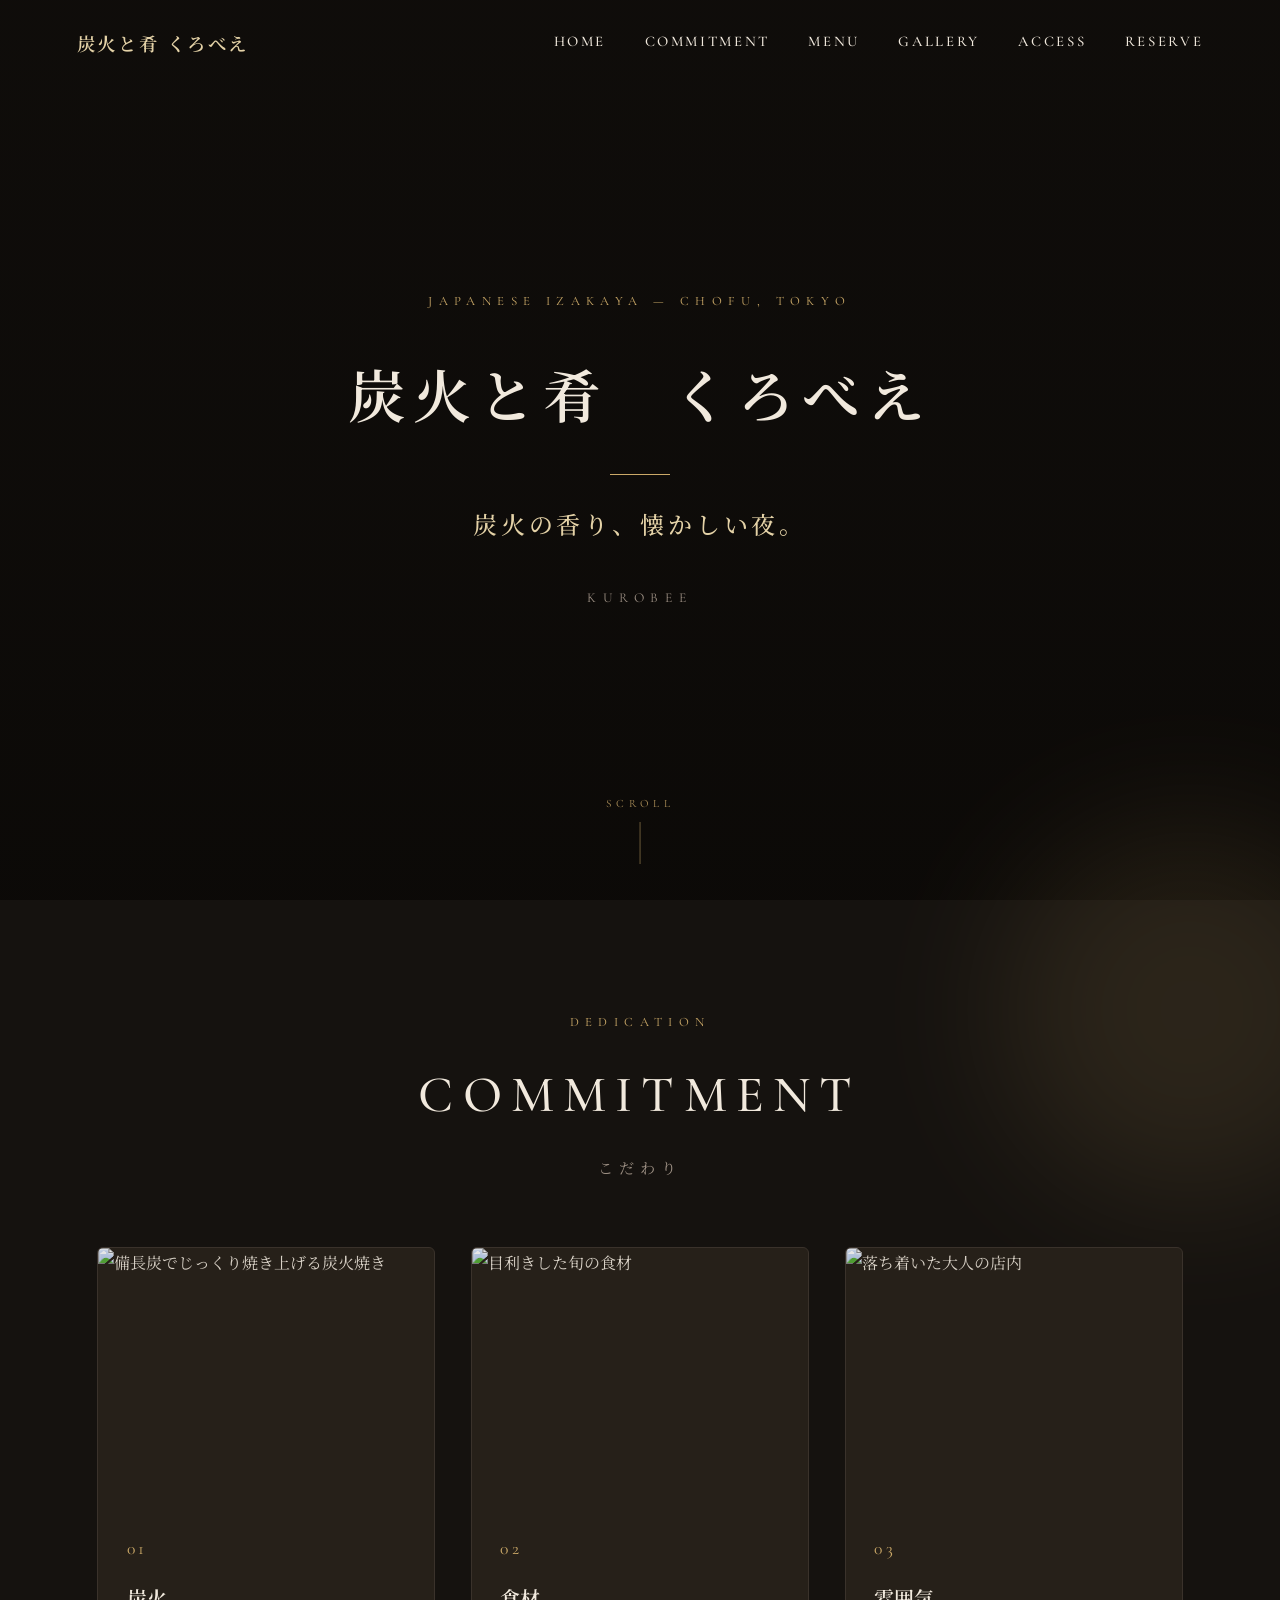
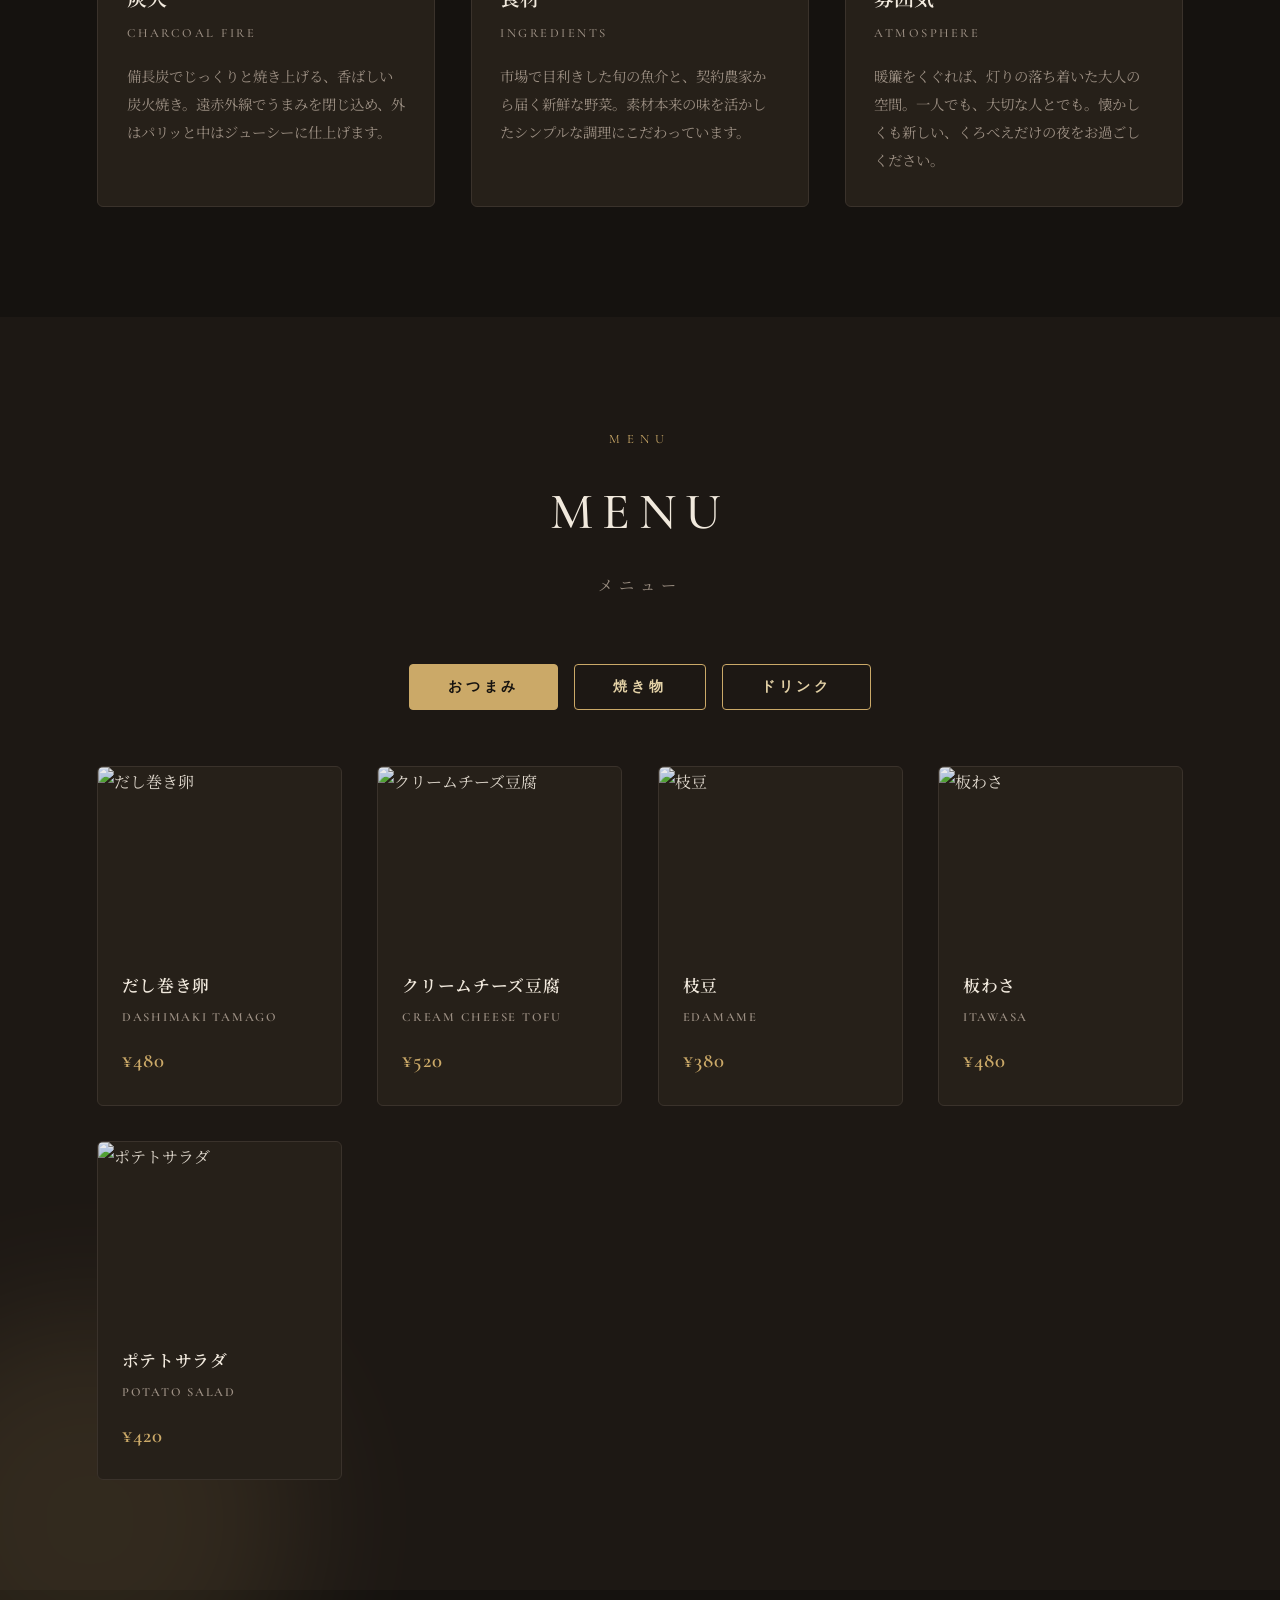
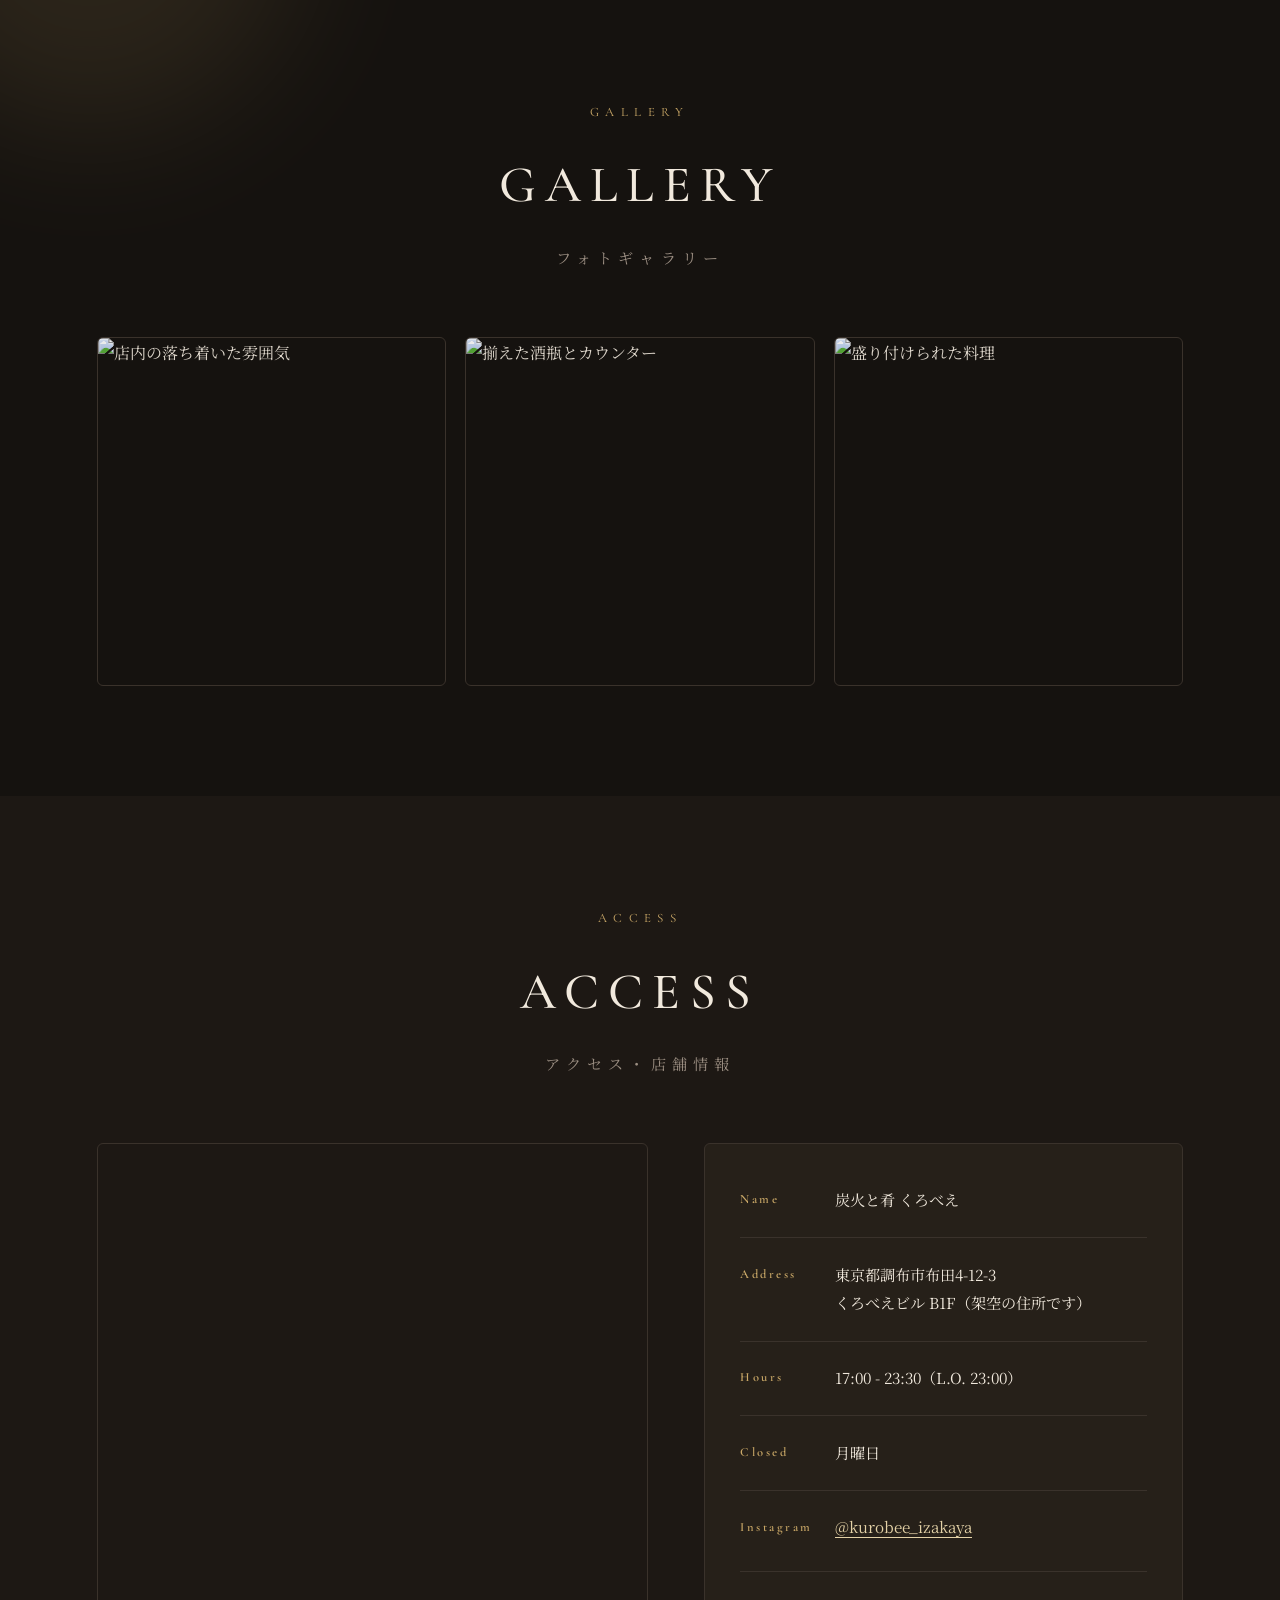
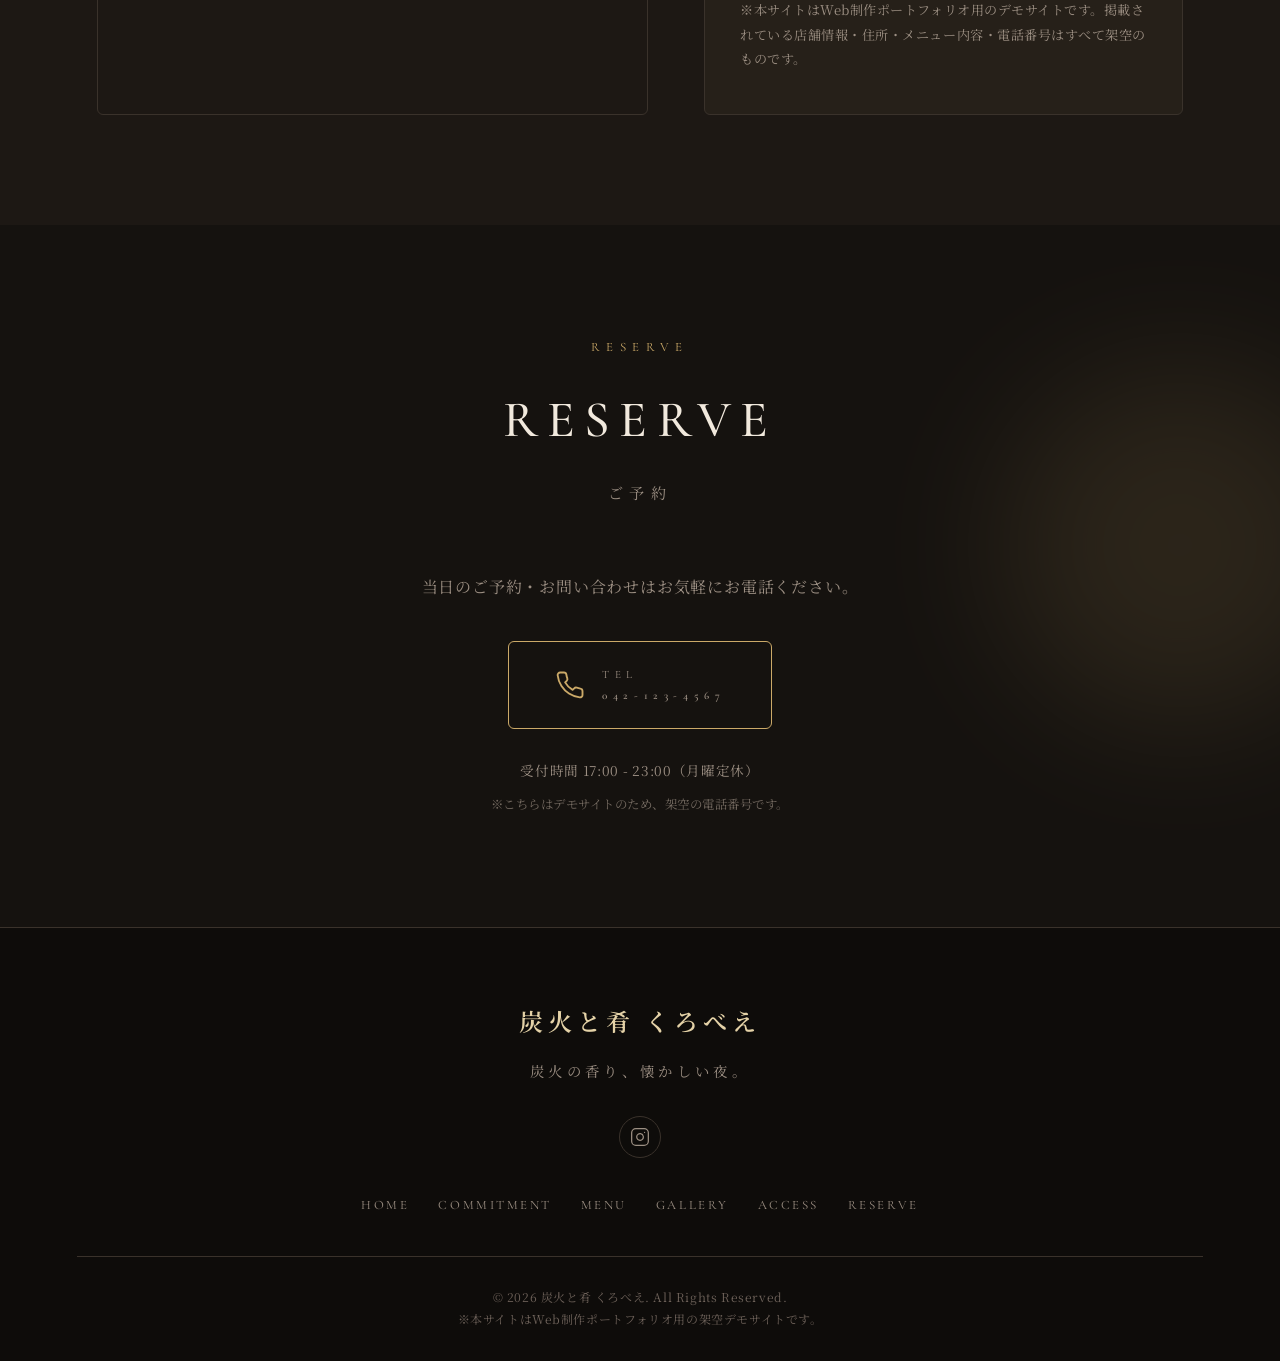
==== index.html @ d59761c9 "Initial commit: Kurobee izakaya demo landing page" ====
<!DOCTYPE html>
<html lang="ja">
<head>
<meta charset="UTF-8">
<meta name="viewport" content="width=device-width, initial-scale=1.0, viewport-fit=cover">
<title>炭火と肴 くろべえ｜調布の居酒屋 - 炭火の香り、懐かしい夜。</title>
<meta name="description" content="炭火と肴 くろべえは、東京都調布市にある和モダンな大人の居酒屋。備長炭でじっくり焼き上げる焼き物と、厳選した日本酒・ドリンクで、懐かしくも上質な夜のひとときをお過ごしください。">
<meta name="robots" content="index, follow">

<!-- OGP -->
<meta property="og:type" content="website">
<meta property="og:locale" content="ja_JP">
<meta property="og:title" content="炭火と肴 くろべえ｜調布の居酒屋">
<meta property="og:description" content="炭火の香り、懐かしい夜。調布の和モダン居酒屋「炭火と肴 くろべえ」。">
<meta property="og:image" content="https://images.unsplash.com/photo-1579871494447-9811cf80d66c?w=1200&q=80&auto=format&fit=crop">
<meta name="twitter:card" content="summary_large_image">

<!-- Google Fonts -->
<link rel="preconnect" href="https://fonts.googleapis.com">
<link rel="preconnect" href="https://fonts.gstatic.com" crossorigin>
<link href="https://fonts.googleapis.com/css2?family=Cormorant+Garamond:ital,wght@0,300;0,400;0,500;0,600;1,400;1,500&family=Noto+Serif+JP:wght@300;400;500;600;700&display=swap" rel="stylesheet">

<style>
  :root{
    --color-bg:#15120F;
    --color-bg-alt:#1D1814;
    --color-card:#262019;
    --color-gold:#CBA968;
    --color-gold-soft:#E4D2A7;
    --color-text:#F1E9DD;
    --color-text-soft:#9C8F83;
    --color-border:#3A322B;
    --font-en:'Cormorant Garamond', serif;
    --font-jp:'Noto Serif JP', serif;
  }

  *{margin:0;padding:0;box-sizing:border-box;}
  html{scroll-behavior:smooth;scroll-padding-top:76px;}
  body{
    font-family:var(--font-jp);
    color:var(--color-text);
    background:var(--color-bg);
    line-height:1.9;
    overflow-x:hidden;
    -webkit-font-smoothing:antialiased;
  }
  img{max-width:100%;display:block;}
  a{text-decoration:none;color:inherit;}
  ul{list-style:none;}
  button{font-family:inherit;}
  .en{font-family:var(--font-en);}

  /* ===== Fade-in on scroll ===== */
  .fade-in{
    opacity:0;
    transform:translateY(32px);
    transition:opacity 0.9s cubic-bezier(.25,.1,.25,1), transform 0.9s cubic-bezier(.25,.1,.25,1);
  }
  .fade-in.visible{opacity:1;transform:translateY(0);}
  .dedication-grid .fade-in:nth-child(2),.menu-grid .fade-in:nth-child(2),.gallery-grid .fade-in:nth-child(2){transition-delay:.12s;}
  .dedication-grid .fade-in:nth-child(3),.menu-grid .fade-in:nth-child(3),.gallery-grid .fade-in:nth-child(3){transition-delay:.24s;}
  .menu-grid .fade-in:nth-child(4){transition-delay:.36s;}
  .menu-grid .fade-in:nth-child(5){transition-delay:.48s;}

  /* ===== Header / Nav ===== */
  .header{
    position:fixed;top:0;left:0;width:100%;z-index:1000;
    display:flex;align-items:center;justify-content:space-between;
    padding:26px 6%;
    transition:background .4s ease, padding .4s ease, border-color .4s ease;
    background:transparent;
    border-bottom:1px solid transparent;
  }
  .header.scrolled{
    background:rgba(21,18,15,.92);
    backdrop-filter:blur(10px);
    -webkit-backdrop-filter:blur(10px);
    border-bottom:1px solid var(--color-border);
    padding:16px 6%;
  }
  .logo{
    font-family:var(--font-jp);
    font-size:1.15rem;font-weight:600;letter-spacing:.14em;
    color:var(--color-gold-soft);
  }
  .nav-links{display:flex;gap:2.4rem;align-items:center;}
  .nav-links a{
    font-family:var(--font-en);font-size:.92rem;font-weight:500;
    letter-spacing:.18em;color:var(--color-text);position:relative;padding-bottom:4px;
    transition:color .3s ease;
  }
  .nav-links a::after{
    content:'';position:absolute;left:0;bottom:0;width:0;height:1px;
    background:var(--color-gold);transition:width .35s ease;
  }
  .nav-links a:hover{color:var(--color-gold-soft);}
  .nav-links a:hover::after{width:100%;}

  .hamburger{display:none;flex-direction:column;gap:5px;cursor:pointer;z-index:1100;padding:6px;}
  .hamburger span{display:block;width:26px;height:2px;background:var(--color-gold-soft);transition:all .35s ease;}
  .hamburger.active span:nth-child(1){transform:translateY(7px) rotate(45deg);}
  .hamburger.active span:nth-child(2){opacity:0;}
  .hamburger.active span:nth-child(3){transform:translateY(-7px) rotate(-45deg);}

  /* ===== Hero ===== */
  .hero{
    height:100vh;min-height:600px;position:relative;
    display:flex;align-items:center;justify-content:center;text-align:center;
    background:url('https://images.unsplash.com/photo-1579871494447-9811cf80d66c?w=1920&q=80&auto=format&fit=crop') center/cover no-repeat;
  }
  .hero::before{
    content:'';position:absolute;inset:0;
    background:linear-gradient(180deg, rgba(10,8,6,.55) 0%, rgba(10,8,6,.65) 55%, rgba(10,8,6,.85) 100%);
  }
  .hero-content{position:relative;z-index:2;color:var(--color-text);padding:0 24px;}
  .hero-eyebrow{
    font-family:var(--font-en);font-size:.8rem;letter-spacing:.5em;
    text-transform:uppercase;color:var(--color-gold);margin-bottom:1.6rem;
  }
  .hero-title-jp{
    font-size:clamp(1.9rem, 8vw, 3.6rem);font-weight:600;
    letter-spacing:.12em;margin-bottom:1.6rem;color:var(--color-text);
  }
  .hero-divider{width:60px;height:1px;background:var(--color-gold);margin:0 auto 1.6rem;}
  .hero-catch{
    font-size:clamp(1.05rem, 3.4vw, 1.5rem);font-weight:500;
    letter-spacing:.16em;margin-bottom:2.4rem;color:var(--color-gold-soft);
  }
  .hero-sub{
    font-family:var(--font-en);font-size:.85rem;letter-spacing:.5em;
    text-transform:uppercase;color:var(--color-text-soft);
  }
  .scroll-indicator{
    position:absolute;bottom:36px;left:50%;transform:translateX(-50%);
    z-index:2;color:var(--color-gold);display:flex;flex-direction:column;align-items:center;gap:8px;
    animation:bounce 2.6s ease-in-out infinite;
  }
  .scroll-indicator span{
    font-family:var(--font-en);font-size:.7rem;letter-spacing:.4em;text-transform:uppercase;opacity:.85;
  }
  .scroll-indicator .line{width:1px;height:42px;background:rgba(203,169,104,.5);}
  @keyframes bounce{
    0%,100%{transform:translate(-50%,0);}
    50%{transform:translate(-50%,10px);}
  }

  /* ===== Section common ===== */
  .section{padding:110px 6%;max-width:1240px;margin:0 auto;position:relative;}
  .section-alt{background:var(--color-bg-alt);}
  .section-alt-inner{padding:110px 6%;max-width:1240px;margin:0 auto;position:relative;}
  .section-head{text-align:center;margin-bottom:4rem;position:relative;z-index:1;}
  .section-eyebrow{
    font-family:var(--font-en);font-size:.8rem;letter-spacing:.5em;
    text-transform:uppercase;color:var(--color-gold);margin-bottom:.8rem;
  }
  .section-title{
    font-family:var(--font-en);font-weight:500;
    font-size:clamp(2.2rem, 6vw, 3.2rem);letter-spacing:.18em;color:var(--color-text);
  }
  .section-title-jp{
    margin-top:.6rem;font-size:.95rem;letter-spacing:.4em;color:var(--color-text-soft);
  }

  /* decorative blobs */
  .blob{position:absolute;border-radius:50%;filter:blur(70px);opacity:.12;z-index:0;pointer-events:none;background:var(--color-gold);}

  /* ===== Dedication (Kodawari) ===== */
  .dedication-grid{display:grid;grid-template-columns:repeat(3,1fr);gap:2.2rem;position:relative;z-index:1;}
  .dedication-card{
    background:var(--color-card);border:1px solid var(--color-border);border-radius:6px;overflow:hidden;
    transition:transform .4s ease, border-color .4s ease;
  }
  .dedication-card:hover{transform:translateY(-8px);border-color:var(--color-gold);}
  .dedication-img{aspect-ratio:4/3;overflow:hidden;}
  .dedication-img img{width:100%;height:100%;object-fit:cover;filter:brightness(.9);transition:transform .6s ease;}
  .dedication-card:hover .dedication-img img{transform:scale(1.08);}
  .dedication-body{padding:2rem 1.8rem;}
  .dedication-num{font-family:var(--font-en);font-size:1.1rem;color:var(--color-gold);letter-spacing:.2em;display:block;margin-bottom:.8rem;}
  .dedication-title{font-size:1.25rem;font-weight:600;}
  .dedication-title .en{
    display:block;font-family:var(--font-en);font-size:.78rem;letter-spacing:.2em;
    color:var(--color-text-soft);text-transform:uppercase;margin-top:.35rem;font-weight:500;
  }
  .dedication-text{margin-top:1rem;font-size:.9rem;color:var(--color-text-soft);line-height:1.95;}

  /* ===== Menu ===== */
  .menu-tabs{display:flex;justify-content:center;gap:1rem;margin-bottom:3.5rem;flex-wrap:wrap;position:relative;z-index:1;}
  .tab-btn{
    font-family:var(--font-en);letter-spacing:.28em;font-size:.85rem;font-weight:600;
    padding:13px 38px;border:1px solid var(--color-gold);border-radius:4px;
    background:transparent;color:var(--color-gold-soft);cursor:pointer;
    transition:background .3s ease, color .3s ease;
  }
  .tab-btn.active,.tab-btn:hover{background:var(--color-gold);color:#15120F;}

  .menu-content{display:none;}
  .menu-content.active{display:block;animation:fadeInTab .6s ease;}
  @keyframes fadeInTab{from{opacity:0;transform:translateY(12px);}to{opacity:1;transform:translateY(0);}}

  .menu-grid{display:grid;grid-template-columns:repeat(auto-fit, minmax(230px,1fr));gap:2.2rem;}
  .menu-item{
    background:var(--color-card);border:1px solid var(--color-border);border-radius:6px;overflow:hidden;
    transition:transform .35s ease, border-color .35s ease;
  }
  .menu-item:hover{transform:translateY(-8px);border-color:var(--color-gold);}
  .menu-item-img{aspect-ratio:4/3;overflow:hidden;}
  .menu-item-img img{width:100%;height:100%;object-fit:cover;filter:brightness(.92);transition:transform .6s ease;}
  .menu-item:hover .menu-item-img img{transform:scale(1.08);}
  .menu-item-info{padding:1.3rem 1.5rem 1.5rem;}
  .menu-item-info h4{font-size:1.05rem;font-weight:600;letter-spacing:.04em;color:var(--color-text);}
  .menu-item-info .item-en{
    display:block;font-family:var(--font-en);font-size:.78rem;letter-spacing:.14em;
    color:var(--color-text-soft);margin-top:.25rem;text-transform:uppercase;
  }
  .menu-item-info .price{
    display:block;margin-top:.7rem;font-family:var(--font-en);font-size:1.3rem;
    font-weight:600;letter-spacing:.05em;color:var(--color-gold);
  }

  /* ===== Gallery ===== */
  .gallery-grid{display:grid;grid-template-columns:repeat(3,1fr);gap:1.2rem;position:relative;z-index:1;}
  .gallery-item{aspect-ratio:1/1;overflow:hidden;border-radius:6px;border:1px solid var(--color-border);}
  .gallery-item img{width:100%;height:100%;object-fit:cover;filter:brightness(.92);transition:transform .7s ease;}
  .gallery-item:hover img{transform:scale(1.12);}

  /* ===== Access ===== */
  .access-grid{display:grid;grid-template-columns:1.15fr 1fr;gap:3.5rem;position:relative;z-index:1;}
  .access-map{border-radius:6px;overflow:hidden;border:1px solid var(--color-border);min-height:380px;}
  .access-map iframe{
    width:100%;height:100%;min-height:380px;border:0;display:block;
    filter:grayscale(35%) invert(90%) contrast(85%) brightness(95%);
  }
  .access-info{
    background:var(--color-card);border:1px solid var(--color-border);border-radius:6px;padding:2.6rem 2.2rem;
  }
  .access-info dl{display:grid;grid-template-columns:auto 1fr;gap:1.2rem 1.4rem;}
  .access-info dt{
    font-family:var(--font-en);font-size:.78rem;letter-spacing:.2em;
    color:var(--color-gold);font-weight:600;white-space:nowrap;padding-top:.15rem;
  }
  .access-info dd{font-size:.95rem;color:var(--color-text);}
  .access-info dd a{color:var(--color-gold-soft);border-bottom:1px solid var(--color-gold-soft);}
  .access-info hr{border:none;border-top:1px solid var(--color-border);grid-column:1/-1;margin:.2rem 0;}
  .access-note{
    margin-top:1.8rem;padding-top:1.6rem;border-top:1px solid var(--color-border);
    font-size:.82rem;color:var(--color-text-soft);letter-spacing:.04em;line-height:1.9;
  }

  /* ===== Reserve ===== */
  .reserve-box{text-align:center;position:relative;z-index:1;}
  .reserve-text{margin-bottom:2.4rem;font-size:1rem;color:var(--color-text-soft);letter-spacing:.05em;}
  .reserve-btn{
    display:inline-flex;align-items:center;gap:1.1rem;
    padding:22px 46px;border:1px solid var(--color-gold);border-radius:6px;
    transition:background .3s ease, color .3s ease;color:var(--color-text);
  }
  .reserve-btn:hover{background:var(--color-gold);color:#15120F;}
  .reserve-btn svg{flex-shrink:0;color:var(--color-gold);transition:color .3s ease;}
  .reserve-btn:hover svg{color:#15120F;}
  .reserve-btn-text{display:flex;flex-direction:column;align-items:flex-start;text-align:left;}
  .reserve-btn-text .en{font-size:.7rem;letter-spacing:.5em;color:var(--color-text-soft);transition:color .3s ease;}
  .reserve-btn:hover .reserve-btn-text .en{color:#15120F;opacity:.7;}
  .reserve-number{font-family:var(--font-en);font-size:1.9rem;font-weight:600;letter-spacing:.06em;}
  .reserve-hours{margin-top:1.8rem;font-size:.85rem;color:var(--color-text-soft);letter-spacing:.05em;}
  .reserve-note{margin-top:.6rem;font-size:.78rem;color:var(--color-text-soft);opacity:.7;letter-spacing:.04em;}

  /* ===== Footer ===== */
  .footer{background:#0E0C0A;color:var(--color-text-soft);padding:70px 6% 30px;text-align:center;border-top:1px solid var(--color-border);}
  .footer-logo{font-family:var(--font-jp);font-size:1.5rem;letter-spacing:.2em;font-weight:600;color:var(--color-gold-soft);margin-bottom:.8rem;}
  .footer-tagline{font-size:.9rem;letter-spacing:.3em;color:var(--color-text-soft);margin-bottom:2rem;}
  .footer-social{display:flex;justify-content:center;margin-bottom:2.2rem;}
  .footer-social a{
    width:42px;height:42px;border:1px solid var(--color-border);border-radius:50%;
    display:flex;align-items:center;justify-content:center;color:var(--color-text-soft);
    transition:background .3s ease, border-color .3s ease, color .3s ease;
  }
  .footer-social a:hover{background:var(--color-gold);border-color:var(--color-gold);color:#15120F;}
  .footer-nav{
    display:flex;justify-content:center;flex-wrap:wrap;gap:1.8rem;
    margin-bottom:2.4rem;font-family:var(--font-en);font-size:.8rem;letter-spacing:.2em;
  }
  .footer-nav a{color:var(--color-text-soft);transition:color .3s ease;}
  .footer-nav a:hover{color:var(--color-gold-soft);}
  .footer-bottom{
    border-top:1px solid var(--color-border);padding-top:1.8rem;font-size:.75rem;
    letter-spacing:.05em;color:#6E625A;line-height:1.9;
  }

  /* ===== Mobile ===== */
  @media(max-width:860px){
    .access-grid{grid-template-columns:1fr;gap:2.5rem;}
    .access-map{min-height:300px;}
    .access-map iframe{min-height:300px;}
  }

  @media(max-width:768px){
    .hamburger{display:flex;}
    .nav-links{
      position:fixed;top:0;right:-100%;width:72%;max-width:320px;height:100vh;
      background:var(--color-bg-alt);flex-direction:column;justify-content:center;
      align-items:flex-start;gap:2.4rem;padding:0 3rem;
      transition:right .45s cubic-bezier(.4,0,.2,1);
      box-shadow:-10px 0 40px rgba(0,0,0,.35);z-index:1050;
      border-left:1px solid var(--color-border);
    }
    .nav-links.active{right:0;}
    .nav-links a{font-size:1.05rem;}
    .section,.section-alt-inner{padding:80px 6%;}
    .dedication-grid{grid-template-columns:1fr;}
  }

  @media(max-width:540px){
    .gallery-grid{gap:.6rem;}
    .access-info{padding:2rem 1.4rem;}
    .access-info dl{grid-template-columns:1fr;gap:.2rem 0;}
    .access-info dt{margin-top:1rem;}
    .access-info dt:first-child{margin-top:0;}
    .access-info hr{display:none;}
    .reserve-btn{padding:18px 28px;gap:.8rem;}
    .reserve-number{font-size:1.5rem;}
  }
</style>
</head>
<body>

<!-- ===== Header / Navigation ===== -->
<header class="header" id="siteHeader">
  <a href="#hero" class="logo">炭火と肴 くろべえ</a>
  <nav class="nav-links" id="navLinks">
    <a href="#hero">HOME</a>
    <a href="#commitment">COMMITMENT</a>
    <a href="#menu">MENU</a>
    <a href="#gallery">GALLERY</a>
    <a href="#access">ACCESS</a>
    <a href="#reserve">RESERVE</a>
  </nav>
  <div class="hamburger" id="hamburger" aria-label="メニューを開く" role="button" tabindex="0">
    <span></span><span></span><span></span>
  </div>
</header>

<!-- ===== Hero ===== -->
<section class="hero" id="hero">
  <div class="hero-content">
    <p class="hero-eyebrow en">Japanese Izakaya — Chofu, Tokyo</p>
    <h1 class="hero-title-jp">炭火と肴　くろべえ</h1>
    <div class="hero-divider"></div>
    <p class="hero-catch">炭火の香り、懐かしい夜。</p>
    <p class="hero-sub en">Kurobee</p>
  </div>
  <div class="scroll-indicator">
    <span class="en">Scroll</span>
    <div class="line"></div>
  </div>
</section>

<!-- ===== Commitment (Kodawari) ===== -->
<section class="section" id="commitment">
  <div class="blob" style="width:380px;height:380px;top:-80px;right:-120px;"></div>
  <div class="section-head fade-in">
    <p class="section-eyebrow en">Dedication</p>
    <h2 class="section-title en">COMMITMENT</h2>
    <p class="section-title-jp">こだわり</p>
  </div>
  <div class="dedication-grid">
    <div class="dedication-card fade-in">
      <div class="dedication-img">
        <img src="https://images.unsplash.com/photo-1432139509613-5c4255815697?w=700&q=80&auto=format&fit=crop" alt="備長炭でじっくり焼き上げる炭火焼き" loading="lazy">
      </div>
      <div class="dedication-body">
        <span class="dedication-num en">01</span>
        <h3 class="dedication-title">炭火<span class="en">Charcoal Fire</span></h3>
        <p class="dedication-text">備長炭でじっくりと焼き上げる、香ばしい炭火焼き。遠赤外線でうまみを閉じ込め、外はパリッと中はジューシーに仕上げます。</p>
      </div>
    </div>
    <div class="dedication-card fade-in">
      <div class="dedication-img">
        <img src="https://images.unsplash.com/photo-1604908176997-125f25cc6f3d?w=700&q=80&auto=format&fit=crop" alt="目利きした旬の食材" loading="lazy">
      </div>
      <div class="dedication-body">
        <span class="dedication-num en">02</span>
        <h3 class="dedication-title">食材<span class="en">Ingredients</span></h3>
        <p class="dedication-text">市場で目利きした旬の魚介と、契約農家から届く新鮮な野菜。素材本来の味を活かしたシンプルな調理にこだわっています。</p>
      </div>
    </div>
    <div class="dedication-card fade-in">
      <div class="dedication-img">
        <img src="https://images.unsplash.com/photo-1480796927426-f609979314bd?w=700&q=80&auto=format&fit=crop" alt="落ち着いた大人の店内" loading="lazy">
      </div>
      <div class="dedication-body">
        <span class="dedication-num en">03</span>
        <h3 class="dedication-title">雰囲気<span class="en">Atmosphere</span></h3>
        <p class="dedication-text">暖簾をくぐれば、灯りの落ち着いた大人の空間。一人でも、大切な人とでも。懐かしくも新しい、くろべえだけの夜をお過ごしください。</p>
      </div>
    </div>
  </div>
</section>

<!-- ===== Menu ===== -->
<section class="section-alt" id="menu">
  <div class="section-alt-inner">
    <div class="blob" style="width:420px;height:420px;bottom:-140px;left:-140px;"></div>
    <div class="section-head fade-in">
      <p class="section-eyebrow en">Menu</p>
      <h2 class="section-title en">MENU</h2>
      <p class="section-title-jp">メニュー</p>
    </div>

    <div class="menu-tabs fade-in">
      <button class="tab-btn active" data-tab="otsumami">おつまみ</button>
      <button class="tab-btn" data-tab="yakimono">焼き物</button>
      <button class="tab-btn" data-tab="drink">ドリンク</button>
    </div>

    <!-- おつまみ -->
    <div class="menu-content active" id="otsumami">
      <div class="menu-grid">
        <div class="menu-item fade-in">
          <div class="menu-item-img"><img src="https://images.unsplash.com/photo-1582450871972-ab5ca641643d?w=600&q=80&auto=format&fit=crop" alt="だし巻き卵" loading="lazy"></div>
          <div class="menu-item-info">
            <h4>だし巻き卵<span class="item-en en">Dashimaki Tamago</span></h4>
            <span class="price en">¥480</span>
          </div>
        </div>
        <div class="menu-item fade-in">
          <div class="menu-item-img"><img src="https://images.unsplash.com/photo-1611143669185-af224c5e3252?w=600&q=80&auto=format&fit=crop" alt="クリームチーズ豆腐" loading="lazy"></div>
          <div class="menu-item-info">
            <h4>クリームチーズ豆腐<span class="item-en en">Cream Cheese Tofu</span></h4>
            <span class="price en">¥520</span>
          </div>
        </div>
        <div class="menu-item fade-in">
          <div class="menu-item-img"><img src="https://images.unsplash.com/photo-1559847844-5315695dadae?w=600&q=80&auto=format&fit=crop" alt="枝豆" loading="lazy"></div>
          <div class="menu-item-info">
            <h4>枝豆<span class="item-en en">Edamame</span></h4>
            <span class="price en">¥380</span>
          </div>
        </div>
        <div class="menu-item fade-in">
          <div class="menu-item-img"><img src="https://images.unsplash.com/photo-1546069901-ba9599a7e63c?w=600&q=80&auto=format&fit=crop" alt="板わさ" loading="lazy"></div>
          <div class="menu-item-info">
            <h4>板わさ<span class="item-en en">Itawasa</span></h4>
            <span class="price en">¥480</span>
          </div>
        </div>
        <div class="menu-item fade-in">
          <div class="menu-item-img"><img src="https://images.unsplash.com/photo-1623341214825-9f4f963727da?w=600&q=80&auto=format&fit=crop" alt="ポテトサラダ" loading="lazy"></div>
          <div class="menu-item-info">
            <h4>ポテトサラダ<span class="item-en en">Potato Salad</span></h4>
            <span class="price en">¥420</span>
          </div>
        </div>
      </div>
    </div>

    <!-- 焼き物 -->
    <div class="menu-content" id="yakimono">
      <div class="menu-grid">
        <div class="menu-item fade-in">
          <div class="menu-item-img"><img src="https://images.unsplash.com/photo-1544025162-d76694265947?w=600&q=80&auto=format&fit=crop" alt="牛タン塩焼き" loading="lazy"></div>
          <div class="menu-item-info">
            <h4>牛タン塩焼き<span class="item-en en">Grilled Beef Tongue</span></h4>
            <span class="price en">¥980</span>
          </div>
        </div>
        <div class="menu-item fade-in">
          <div class="menu-item-img"><img src="https://images.unsplash.com/photo-1535007813616-79dc02ba4021?w=600&q=80&auto=format&fit=crop" alt="豚バラ串" loading="lazy"></div>
          <div class="menu-item-info">
            <h4>豚バラ串<span class="item-en en">Pork Belly Skewer</span></h4>
            <span class="price en">¥280</span>
          </div>
        </div>
        <div class="menu-item fade-in">
          <div class="menu-item-img"><img src="https://images.unsplash.com/photo-1555126634-323283e090fa?w=600&q=80&auto=format&fit=crop" alt="つくね" loading="lazy"></div>
          <div class="menu-item-info">
            <h4>つくね<span class="item-en en">Tsukune</span></h4>
            <span class="price en">¥320</span>
          </div>
        </div>
        <div class="menu-item fade-in">
          <div class="menu-item-img"><img src="https://images.unsplash.com/photo-1529692236671-f1f6cf9683ba?w=600&q=80&auto=format&fit=crop" alt="野菜盛り合わせ" loading="lazy"></div>
          <div class="menu-item-info">
            <h4>野菜盛り合わせ<span class="item-en en">Assorted Vegetables</span></h4>
            <span class="price en">¥580</span>
          </div>
        </div>
        <div class="menu-item fade-in">
          <div class="menu-item-img"><img src="https://images.unsplash.com/photo-1529193591184-b1d58069ecdd?w=600&q=80&auto=format&fit=crop" alt="鶏もも炭火焼き" loading="lazy"></div>
          <div class="menu-item-info">
            <h4>鶏もも炭火焼き<span class="item-en en">Charcoal Grilled Chicken</span></h4>
            <span class="price en">¥680</span>
          </div>
        </div>
      </div>
    </div>

    <!-- ドリンク -->
    <div class="menu-content" id="drink">
      <div class="menu-grid">
        <div class="menu-item fade-in">
          <div class="menu-item-img"><img src="https://images.unsplash.com/photo-1535958636474-b021ee887b13?w=600&q=80&auto=format&fit=crop" alt="生ビール" loading="lazy"></div>
          <div class="menu-item-info">
            <h4>生ビール<span class="item-en en">Draft Beer</span></h4>
            <span class="price en">¥550</span>
          </div>
        </div>
        <div class="menu-item fade-in">
          <div class="menu-item-img"><img src="https://images.unsplash.com/photo-1571613316887-6f8d5cbf7ef7?w=600&q=80&auto=format&fit=crop" alt="ハイボール" loading="lazy"></div>
          <div class="menu-item-info">
            <h4>ハイボール<span class="item-en en">Highball</span></h4>
            <span class="price en">¥480</span>
          </div>
        </div>
        <div class="menu-item fade-in">
          <div class="menu-item-img"><img src="https://images.unsplash.com/photo-1538488881038-e252a119ace7?w=600&q=80&auto=format&fit=crop" alt="日本酒（一合）" loading="lazy"></div>
          <div class="menu-item-info">
            <h4>日本酒（一合）<span class="item-en en">Japanese Sake</span></h4>
            <span class="price en">¥680</span>
          </div>
        </div>
        <div class="menu-item fade-in">
          <div class="menu-item-img"><img src="https://images.unsplash.com/photo-1572116469696-31de0f17cc34?w=600&q=80&auto=format&fit=crop" alt="梅サワー" loading="lazy"></div>
          <div class="menu-item-info">
            <h4>梅サワー<span class="item-en en">Plum Sour</span></h4>
            <span class="price en">¥480</span>
          </div>
        </div>
        <div class="menu-item fade-in">
          <div class="menu-item-img"><img src="https://images.unsplash.com/photo-1514362545857-3bc16c4c7d1b?w=600&q=80&auto=format&fit=crop" alt="ノンアルコールビール" loading="lazy"></div>
          <div class="menu-item-info">
            <h4>ノンアルコールビール<span class="item-en en">Non-Alcohol Beer</span></h4>
            <span class="price en">¥380</span>
          </div>
        </div>
      </div>
    </div>
  </div>
</section>

<!-- ===== Gallery ===== -->
<section class="section" id="gallery">
  <div class="section-head fade-in">
    <p class="section-eyebrow en">Gallery</p>
    <h2 class="section-title en">GALLERY</h2>
    <p class="section-title-jp">フォトギャラリー</p>
  </div>
  <div class="gallery-grid">
    <div class="gallery-item fade-in">
      <img src="https://images.unsplash.com/photo-1543007631-283050bb3e8c?w=700&q=80&auto=format&fit=crop" alt="店内の落ち着いた雰囲気" loading="lazy">
    </div>
    <div class="gallery-item fade-in">
      <img src="https://images.unsplash.com/photo-1470337458703-46ad1756a187?w=700&q=80&auto=format&fit=crop" alt="揃えた酒瓶とカウンター" loading="lazy">
    </div>
    <div class="gallery-item fade-in">
      <img src="https://images.unsplash.com/photo-1414235077428-338989a2e8c0?w=700&q=80&auto=format&fit=crop" alt="盛り付けられた料理" loading="lazy">
    </div>
  </div>
</section>

<!-- ===== Access ===== -->
<section class="section-alt" id="access">
  <div class="section-alt-inner">
    <div class="section-head fade-in">
      <p class="section-eyebrow en">Access</p>
      <h2 class="section-title en">ACCESS</h2>
      <p class="section-title-jp">アクセス・店舗情報</p>
    </div>
    <div class="access-grid">
      <div class="access-map fade-in">
        <iframe
          src="https://www.google.com/maps?q=Chofu+Station,Tokyo,Japan&output=embed"
          width="100%" height="100%" style="border:0;"
          allowfullscreen="" loading="lazy"
          referrerpolicy="no-referrer-when-downgrade"
          title="炭火と肴 くろべえ 周辺地図（調布）"></iframe>
      </div>
      <div class="access-info fade-in">
        <dl>
          <dt class="en">Name</dt>
          <dd>炭火と肴 くろべえ</dd>
          <hr>
          <dt class="en">Address</dt>
          <dd>東京都調布市布田4-12-3<br>くろべえビル B1F（架空の住所です）</dd>
          <hr>
          <dt class="en">Hours</dt>
          <dd>17:00 - 23:30（L.O. 23:00）</dd>
          <hr>
          <dt class="en">Closed</dt>
          <dd>月曜日</dd>
          <hr>
          <dt class="en">Instagram</dt>
          <dd><a href="https://www.instagram.com/kurobee_izakaya/" target="_blank" rel="noopener noreferrer">@kurobee_izakaya</a></dd>
        </dl>
        <p class="access-note">※本サイトはWeb制作ポートフォリオ用のデモサイトです。掲載されている店舗情報・住所・メニュー内容・電話番号はすべて架空のものです。</p>
      </div>
    </div>
  </div>
</section>

<!-- ===== Reserve ===== -->
<section class="section" id="reserve">
  <div class="blob" style="width:360px;height:360px;top:20%;right:-100px;"></div>
  <div class="section-head fade-in">
    <p class="section-eyebrow en">Reserve</p>
    <h2 class="section-title en">RESERVE</h2>
    <p class="section-title-jp">ご予約</p>
  </div>
  <div class="reserve-box fade-in">
    <p class="reserve-text">当日のご予約・お問い合わせはお気軽にお電話ください。</p>
    <a class="reserve-btn" href="tel:0421234567">
      <svg width="30" height="30" viewBox="0 0 24 24" fill="none" stroke="currentColor" stroke-width="1.5" stroke-linecap="round" stroke-linejoin="round"><path d="M22 16.92v3a2 2 0 0 1-2.18 2 19.79 19.79 0 0 1-8.63-3.07 19.5 19.5 0 0 1-6-6 19.79 19.79 0 0 1-3.07-8.67A2 2 0 0 1 4.11 2h3a2 2 0 0 1 2 1.72 12.84 12.84 0 0 0 .7 2.81 2 2 0 0 1-.45 2.11L8.09 9.91a16 16 0 0 0 6 6l1.27-1.27a2 2 0 0 1 2.11-.45 12.84 12.84 0 0 0 2.81.7A2 2 0 0 1 22 16.92z"/></svg>
      <span class="reserve-btn-text">
        <span class="en">TEL</span>
        <span class="reserve-number en">042-123-4567</span>
      </span>
    </a>
    <p class="reserve-hours">受付時間 17:00 - 23:00（月曜定休）</p>
    <p class="reserve-note">※こちらはデモサイトのため、架空の電話番号です。</p>
  </div>
</section>

<!-- ===== Footer ===== -->
<footer class="footer">
  <p class="footer-logo">炭火と肴 くろべえ</p>
  <p class="footer-tagline">炭火の香り、懐かしい夜。</p>
  <div class="footer-social">
    <a href="https://www.instagram.com/kurobee_izakaya/" target="_blank" rel="noopener noreferrer" aria-label="Instagram">
      <svg width="20" height="20" viewBox="0 0 24 24" fill="none" stroke="currentColor" stroke-width="1.5" stroke-linecap="round" stroke-linejoin="round"><rect x="2" y="2" width="20" height="20" rx="5"/><path d="M16 11.37A4 4 0 1 1 12.63 8 4 4 0 0 1 16 11.37z"/><line x1="17.5" y1="6.5" x2="17.51" y2="6.5"/></svg>
    </a>
  </div>
  <nav class="footer-nav">
    <a href="#hero">HOME</a>
    <a href="#commitment">COMMITMENT</a>
    <a href="#menu">MENU</a>
    <a href="#gallery">GALLERY</a>
    <a href="#access">ACCESS</a>
    <a href="#reserve">RESERVE</a>
  </nav>
  <div class="footer-bottom">
    <p>&copy; 2026 炭火と肴 くろべえ. All Rights Reserved.</p>
    <p>※本サイトはWeb制作ポートフォリオ用の架空デモサイトです。</p>
  </div>
</footer>

<script>
  // Header scroll state
  const header = document.getElementById('siteHeader');
  const onScroll = () => header.classList.toggle('scrolled', window.scrollY > 40);
  window.addEventListener('scroll', onScroll);
  onScroll();

  // Mobile nav toggle
  const hamburger = document.getElementById('hamburger');
  const navLinks = document.getElementById('navLinks');
  const toggleNav = () => {
    hamburger.classList.toggle('active');
    navLinks.classList.toggle('active');
  };
  hamburger.addEventListener('click', toggleNav);
  hamburger.addEventListener('keydown', (e) => {
    if (e.key === 'Enter' || e.key === ' ') { e.preventDefault(); toggleNav(); }
  });
  navLinks.querySelectorAll('a').forEach(link => {
    link.addEventListener('click', () => {
      hamburger.classList.remove('active');
      navLinks.classList.remove('active');
    });
  });

  // Menu tab switching
  const tabBtns = document.querySelectorAll('.tab-btn');
  const menuContents = document.querySelectorAll('.menu-content');
  tabBtns.forEach(btn => {
    btn.addEventListener('click', () => {
      tabBtns.forEach(b => b.classList.remove('active'));
      menuContents.forEach(c => c.classList.remove('active'));
      btn.classList.add('active');
      document.getElementById(btn.dataset.tab).classList.add('active');
    });
  });

  // Scroll fade-in animation
  const faders = document.querySelectorAll('.fade-in');
  const appearOnScroll = new IntersectionObserver((entries, observer) => {
    entries.forEach(entry => {
      if (!entry.isIntersecting) return;
      entry.target.classList.add('visible');
      observer.unobserve(entry.target);
    });
  }, { threshold: 0.15, rootMargin: '0px 0px -60px 0px' });
  faders.forEach(el => appearOnScroll.observe(el));
</script>
</body>
</html>
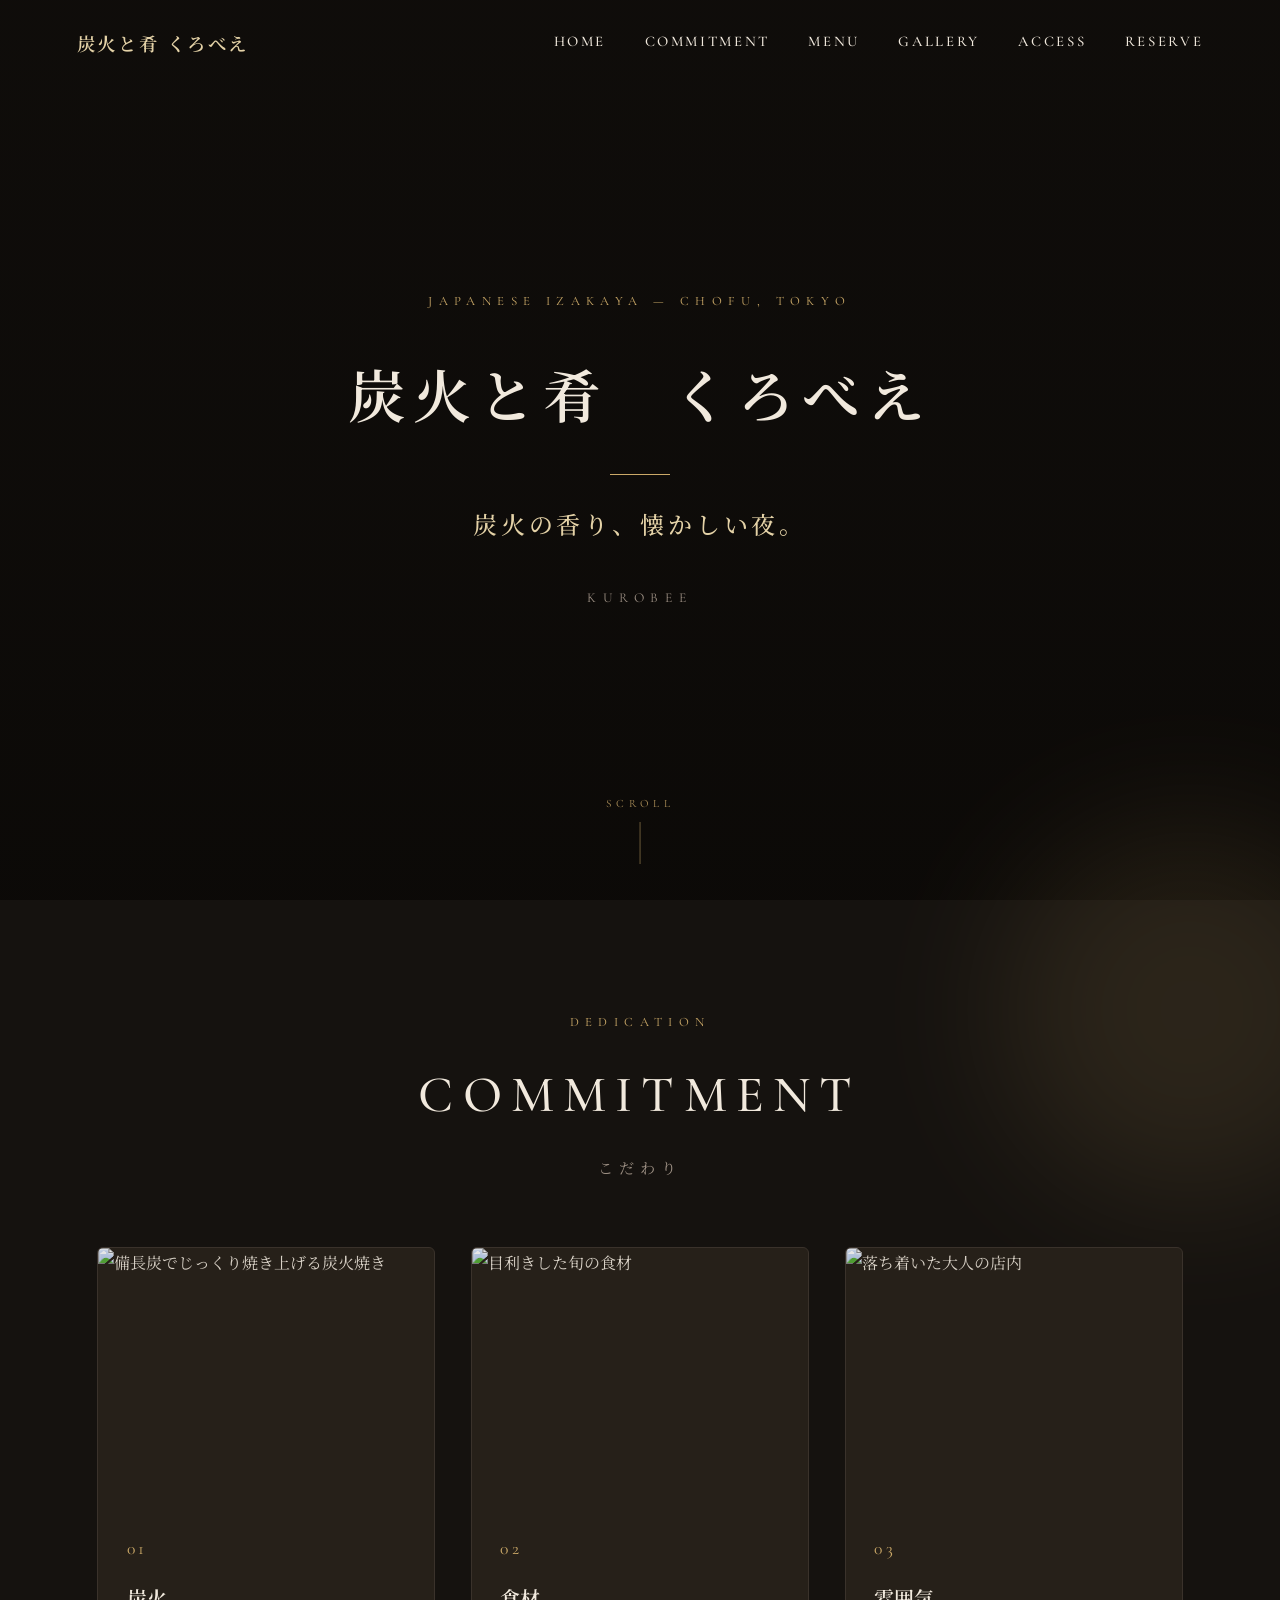
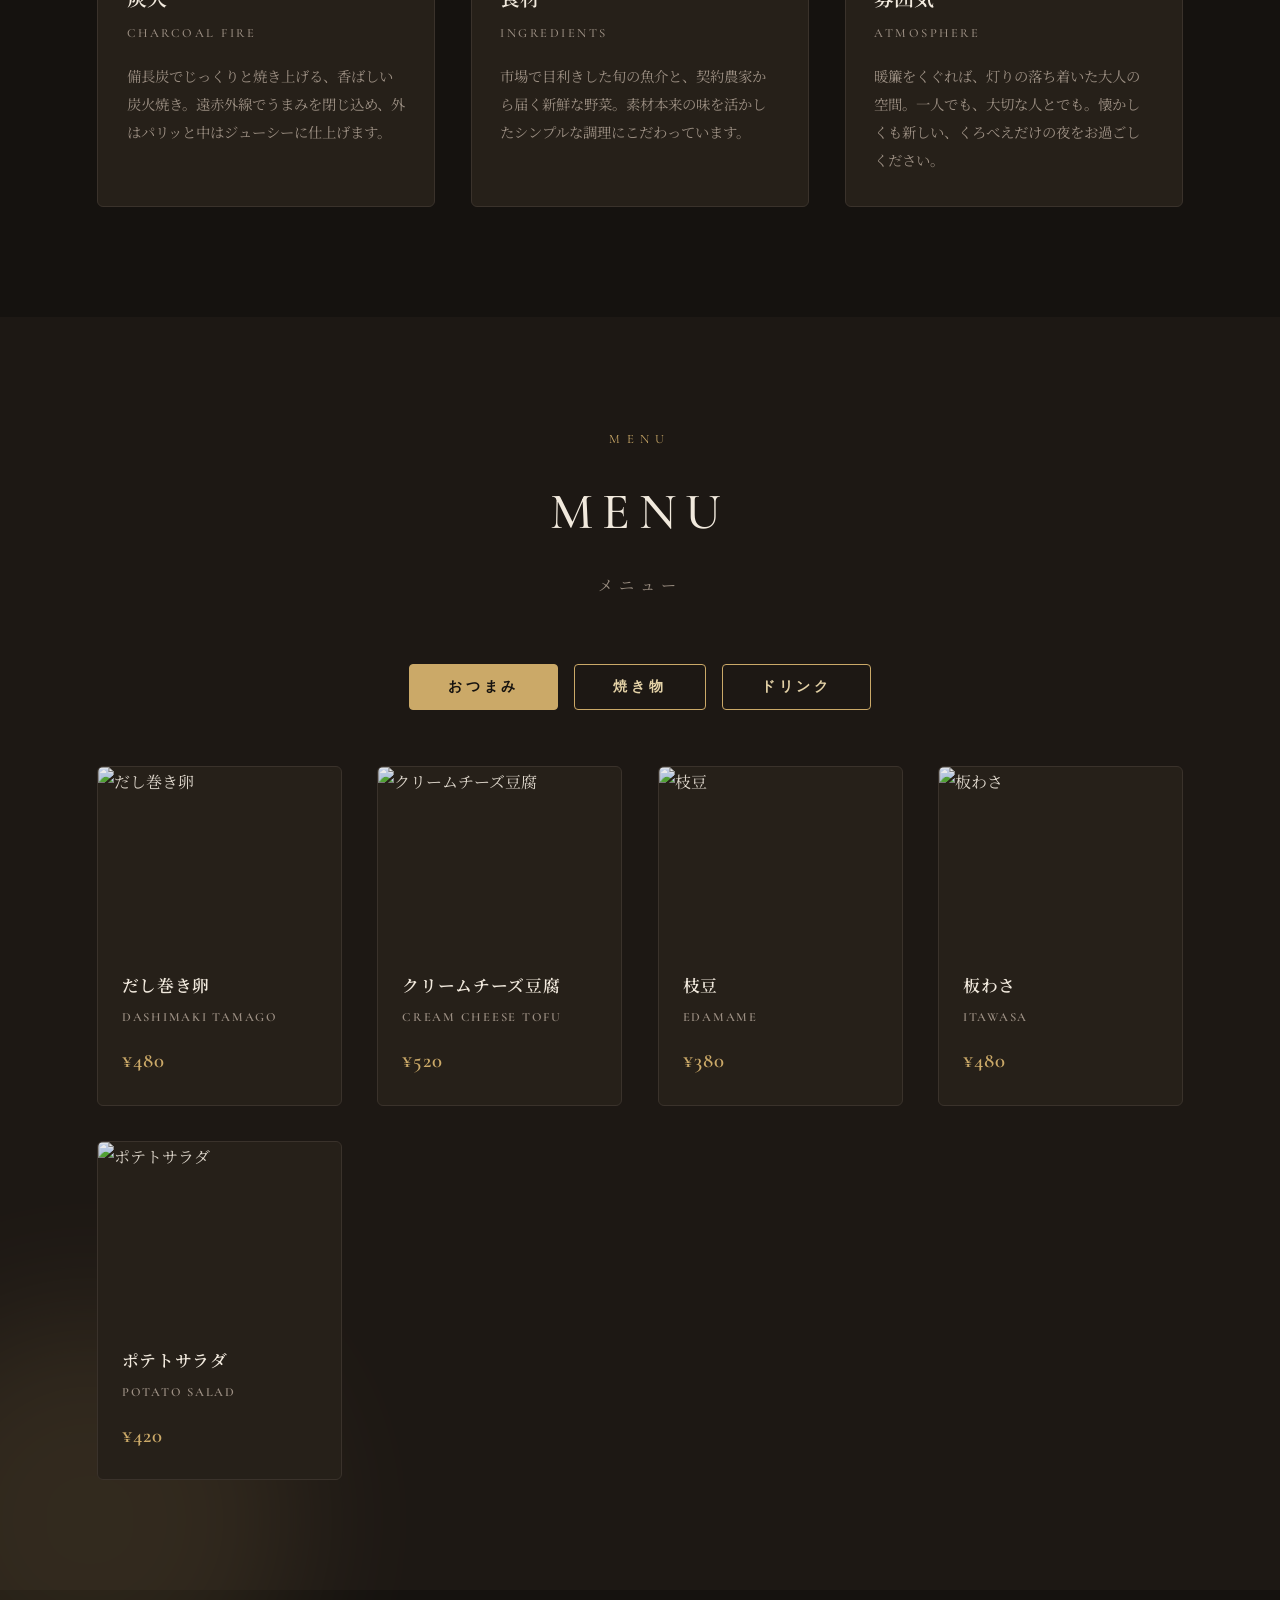
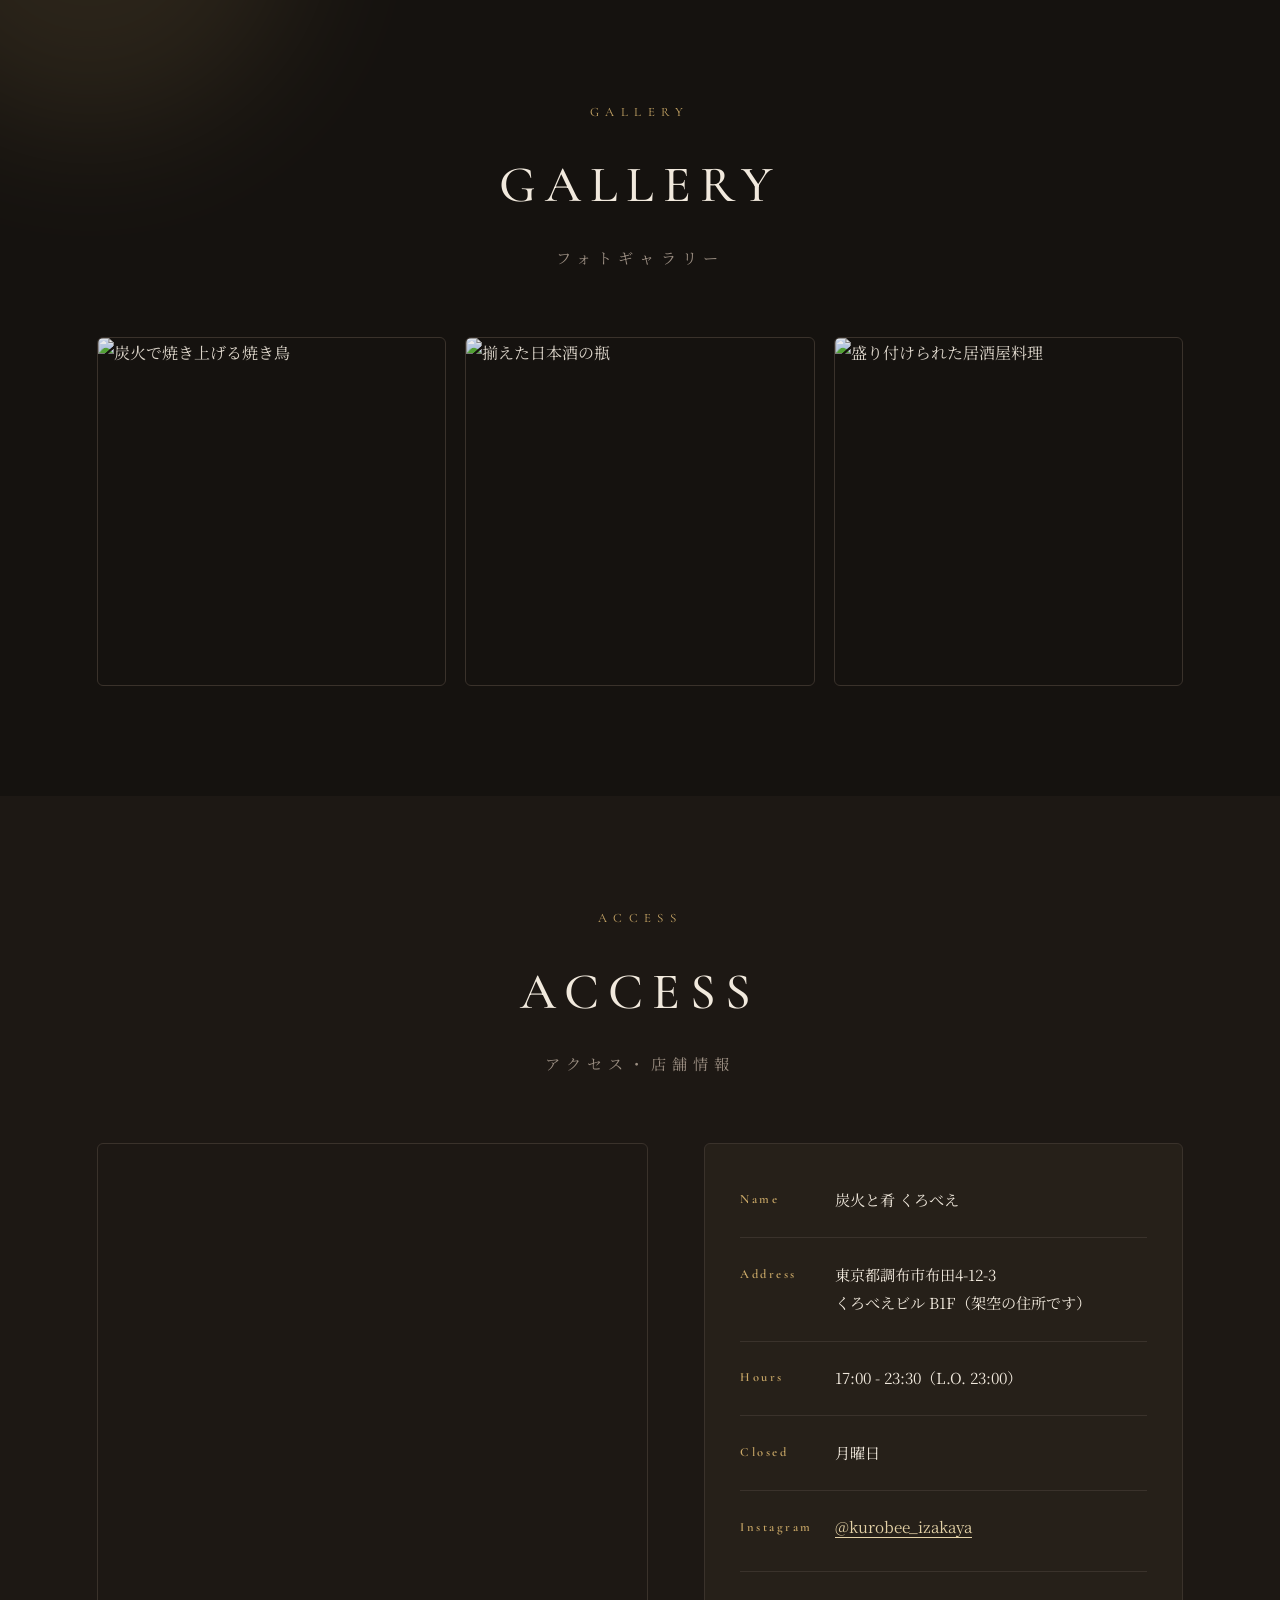
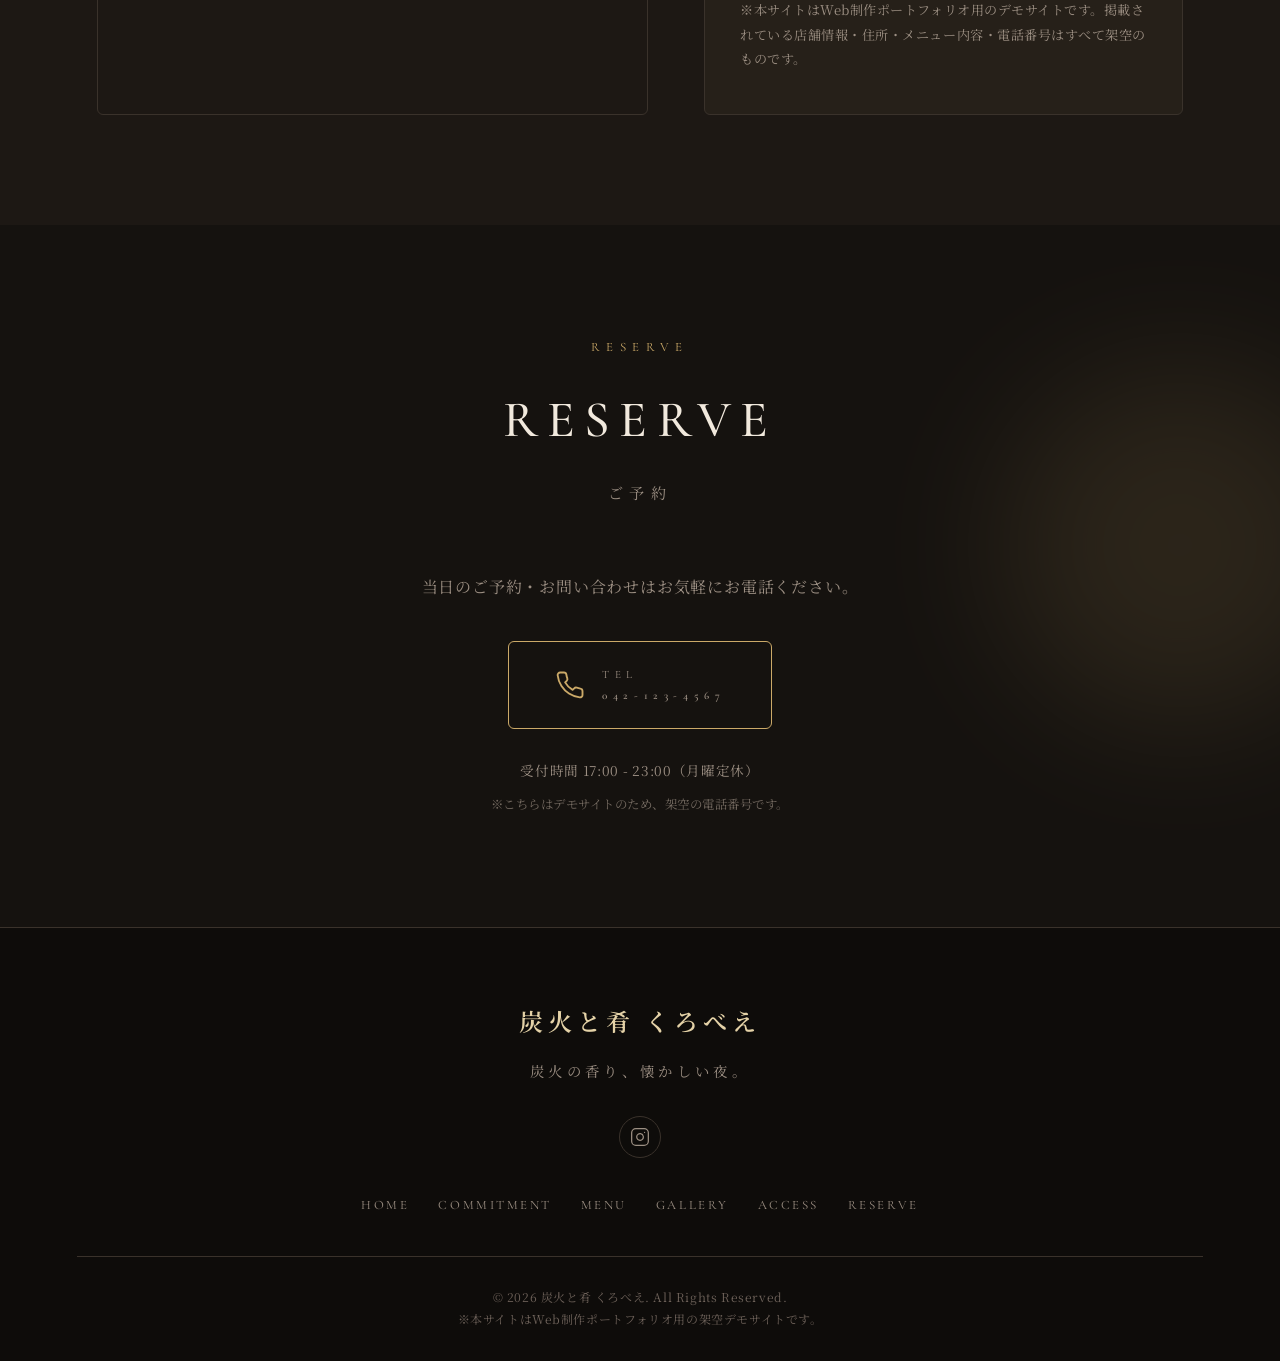
==== commit 4f25ee9d: "Update images to better match menu and izakaya theme" ====
--- a/index.html
+++ b/index.html
@@ -12,7 +12,7 @@
 <meta property="og:locale" content="ja_JP">
 <meta property="og:title" content="炭火と肴 くろべえ｜調布の居酒屋">
 <meta property="og:description" content="炭火の香り、懐かしい夜。調布の和モダン居酒屋「炭火と肴 くろべえ」。">
-<meta property="og:image" content="https://images.unsplash.com/photo-1579871494447-9811cf80d66c?w=1200&q=80&auto=format&fit=crop">
+<meta property="og:image" content="https://images.unsplash.com/photo-1774014045710-0f26895aa4cd?w=1200&q=80&auto=format&fit=crop">
 <meta name="twitter:card" content="summary_large_image">
 
 <!-- Google Fonts -->
@@ -106,7 +106,7 @@
   .hero{
     height:100vh;min-height:600px;position:relative;
     display:flex;align-items:center;justify-content:center;text-align:center;
-    background:url('https://images.unsplash.com/photo-1579871494447-9811cf80d66c?w=1920&q=80&auto=format&fit=crop') center/cover no-repeat;
+    background:url('https://images.unsplash.com/photo-1774014045710-0f26895aa4cd?w=1920&q=80&auto=format&fit=crop') center/cover no-repeat;
   }
   .hero::before{
     content:'';position:absolute;inset:0;
@@ -365,7 +365,7 @@
   <div class="dedication-grid">
     <div class="dedication-card fade-in">
       <div class="dedication-img">
-        <img src="https://images.unsplash.com/photo-1432139509613-5c4255815697?w=700&q=80&auto=format&fit=crop" alt="備長炭でじっくり焼き上げる炭火焼き" loading="lazy">
+        <img src="https://images.unsplash.com/photo-1563118946-9d60eae4a82d?w=700&q=80&auto=format&fit=crop" alt="備長炭でじっくり焼き上げる炭火焼き" loading="lazy">
       </div>
       <div class="dedication-body">
         <span class="dedication-num en">01</span>
@@ -375,7 +375,7 @@
     </div>
     <div class="dedication-card fade-in">
       <div class="dedication-img">
-        <img src="https://images.unsplash.com/photo-1604908176997-125f25cc6f3d?w=700&q=80&auto=format&fit=crop" alt="目利きした旬の食材" loading="lazy">
+        <img src="https://images.unsplash.com/photo-1534256958597-7fe685cbd745?w=700&q=80&auto=format&fit=crop" alt="目利きした旬の食材" loading="lazy">
       </div>
       <div class="dedication-body">
         <span class="dedication-num en">02</span>
@@ -385,7 +385,7 @@
     </div>
     <div class="dedication-card fade-in">
       <div class="dedication-img">
-        <img src="https://images.unsplash.com/photo-1480796927426-f609979314bd?w=700&q=80&auto=format&fit=crop" alt="落ち着いた大人の店内" loading="lazy">
+        <img src="https://images.unsplash.com/photo-1608060146923-7b8ab13e22bb?w=700&q=80&auto=format&fit=crop" alt="落ち着いた大人の店内" loading="lazy">
       </div>
       <div class="dedication-body">
         <span class="dedication-num en">03</span>
@@ -546,13 +546,13 @@
   </div>
   <div class="gallery-grid">
     <div class="gallery-item fade-in">
-      <img src="https://images.unsplash.com/photo-1543007631-283050bb3e8c?w=700&q=80&auto=format&fit=crop" alt="店内の落ち着いた雰囲気" loading="lazy">
+      <img src="https://images.unsplash.com/photo-1727281970324-4bda7bab3073?w=700&q=80&auto=format&fit=crop" alt="炭火で焼き上げる焼き鳥" loading="lazy">
     </div>
     <div class="gallery-item fade-in">
-      <img src="https://images.unsplash.com/photo-1470337458703-46ad1756a187?w=700&q=80&auto=format&fit=crop" alt="揃えた酒瓶とカウンター" loading="lazy">
+      <img src="https://images.unsplash.com/photo-1764158157303-5090b682c999?w=700&q=80&auto=format&fit=crop" alt="揃えた日本酒の瓶" loading="lazy">
     </div>
     <div class="gallery-item fade-in">
-      <img src="https://images.unsplash.com/photo-1414235077428-338989a2e8c0?w=700&q=80&auto=format&fit=crop" alt="盛り付けられた料理" loading="lazy">
+      <img src="https://images.unsplash.com/photo-1611518040286-9af8ba97ab46?w=700&q=80&auto=format&fit=crop" alt="盛り付けられた居酒屋料理" loading="lazy">
     </div>
   </div>
 </section>
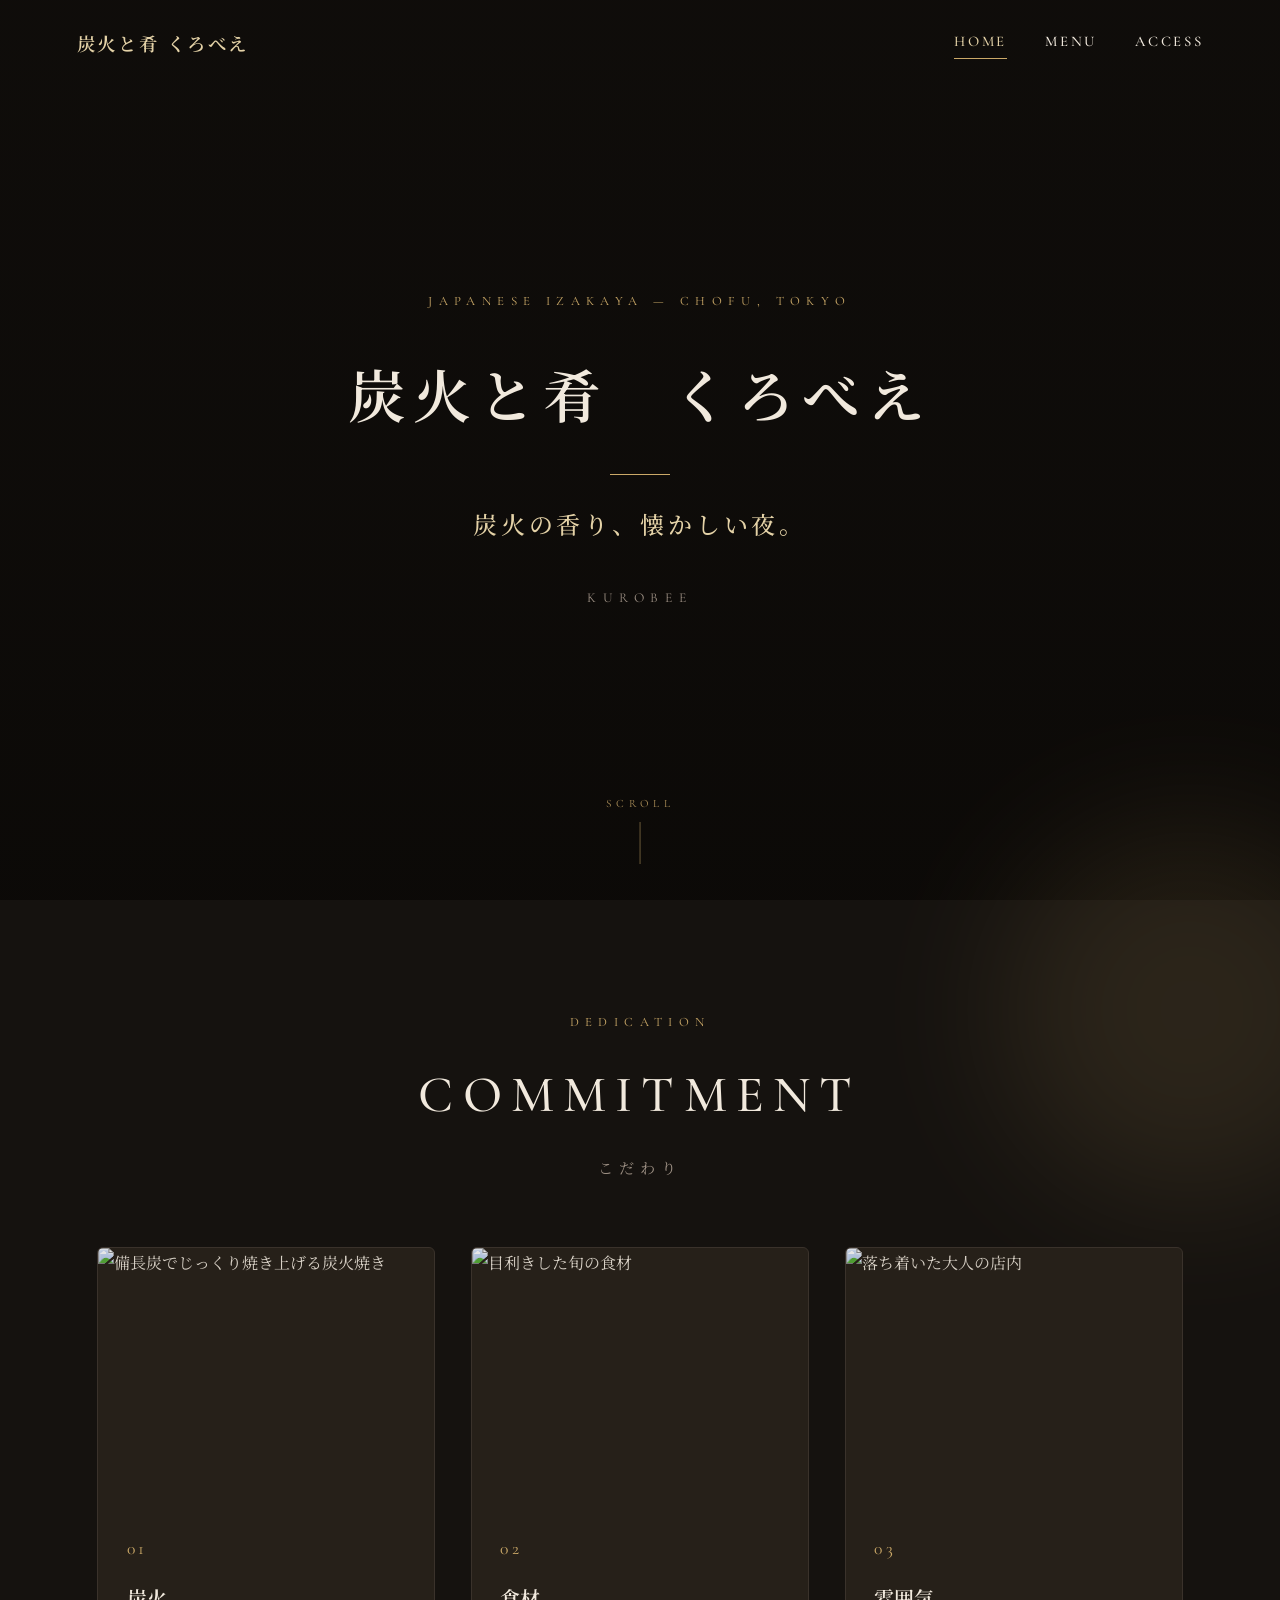
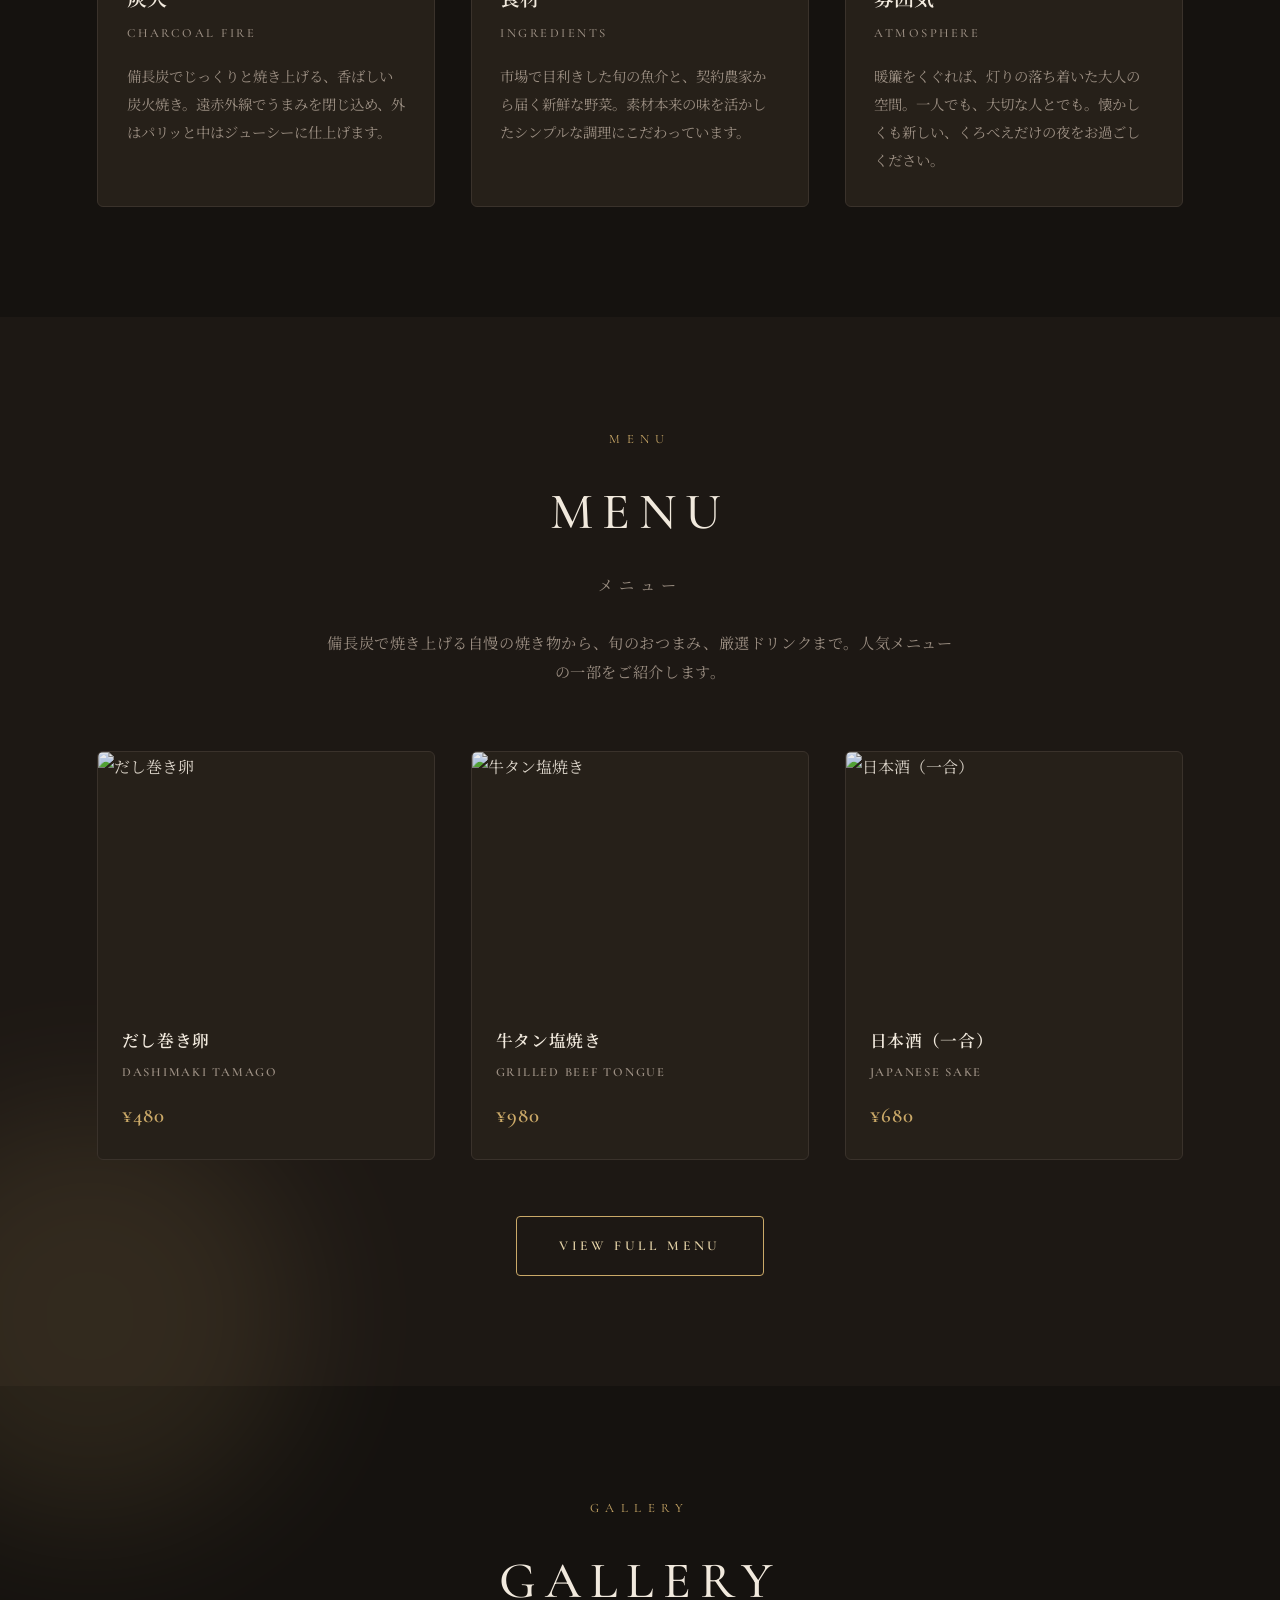
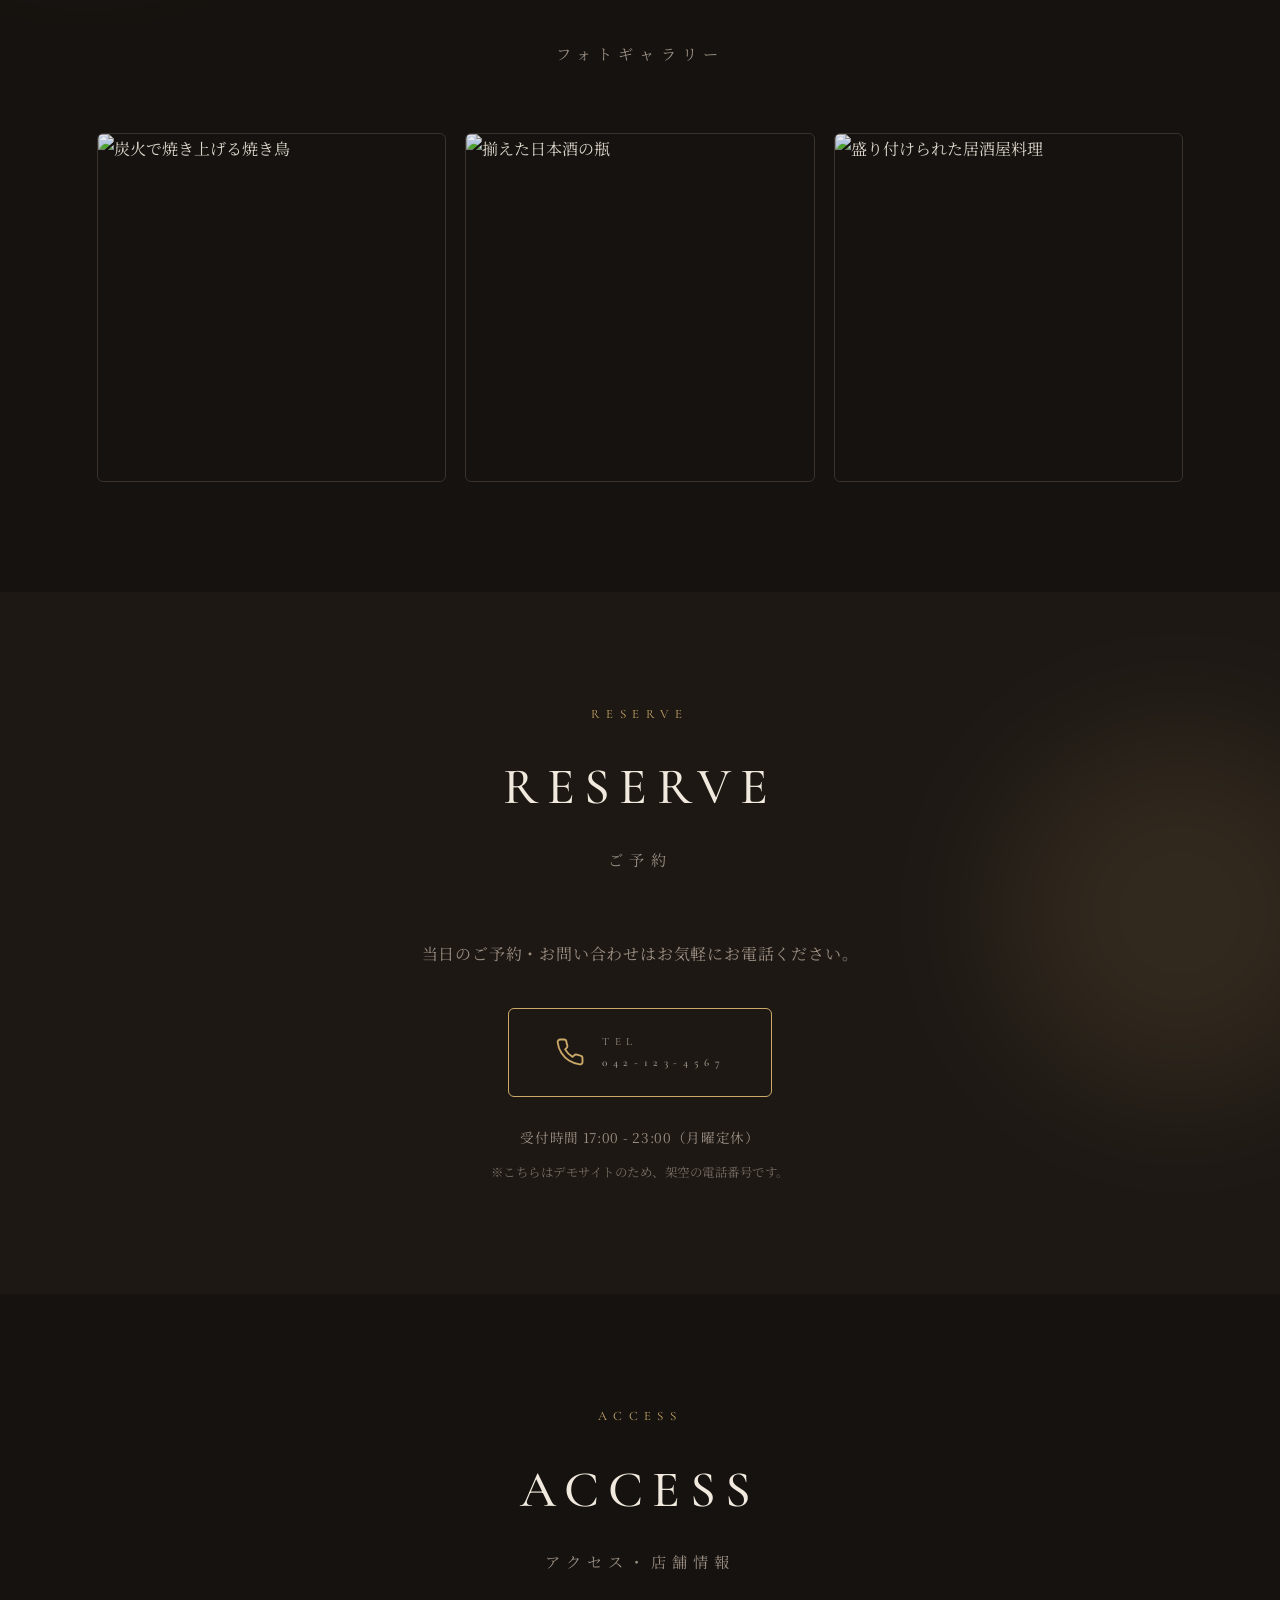
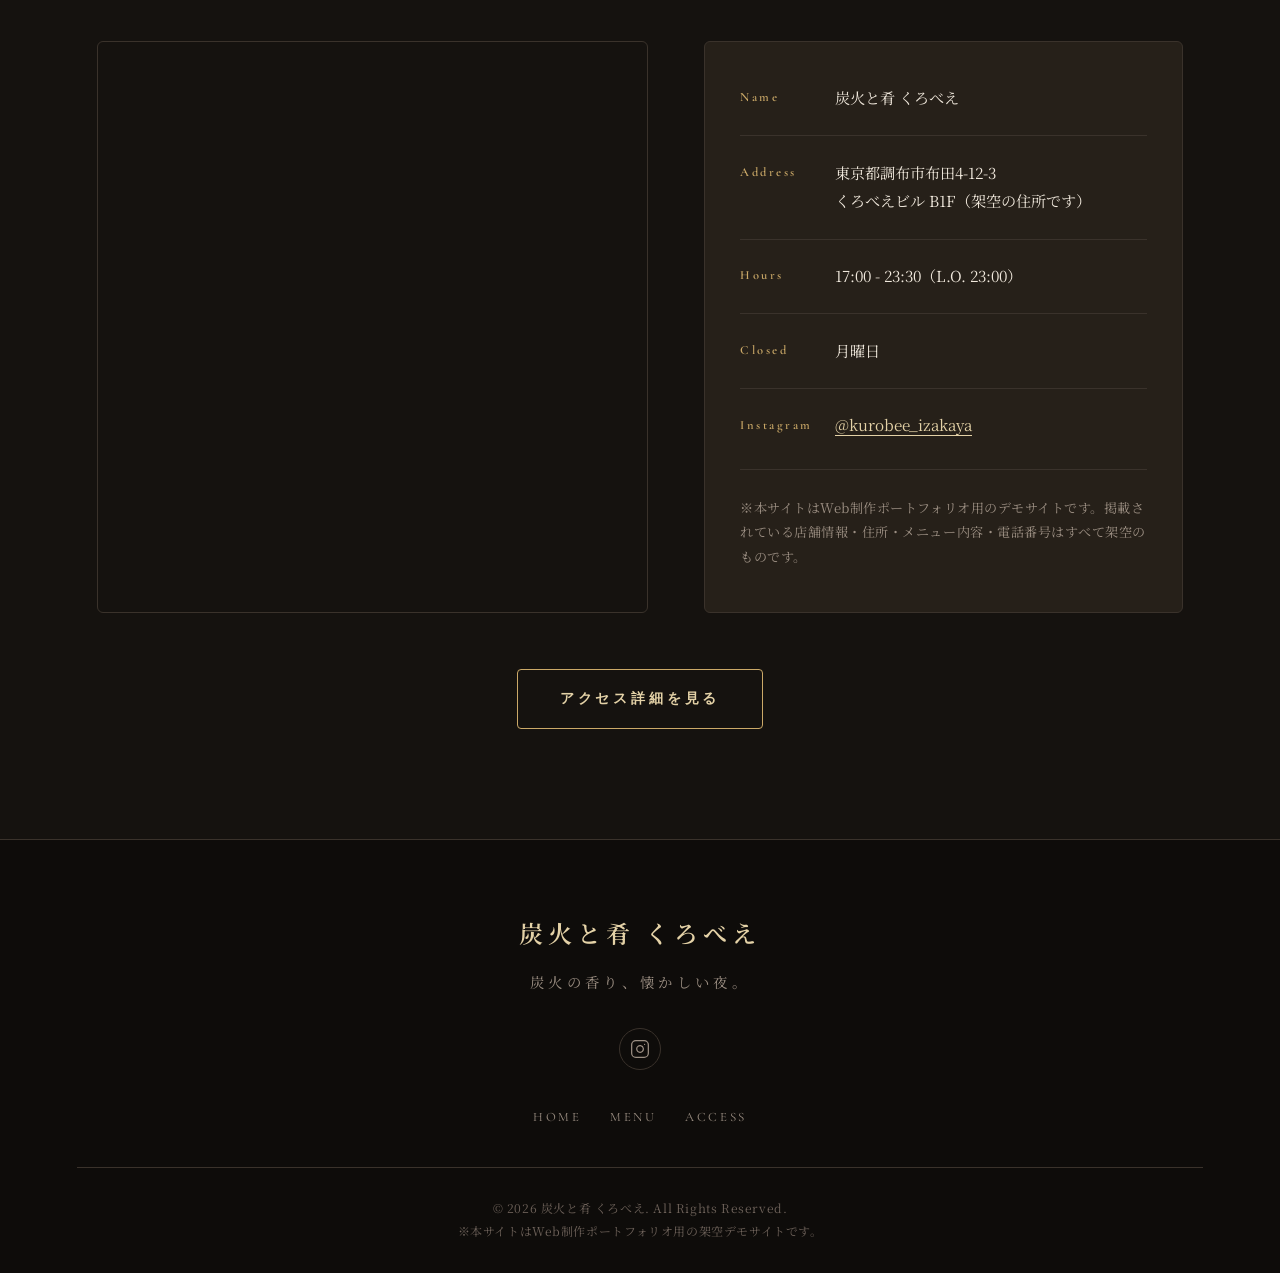
==== commit a8c53ec1: "複数ページHP化" ====
--- a/index.html
+++ b/index.html
@@ -20,319 +20,17 @@
 <link rel="preconnect" href="https://fonts.gstatic.com" crossorigin>
 <link href="https://fonts.googleapis.com/css2?family=Cormorant+Garamond:ital,wght@0,300;0,400;0,500;0,600;1,400;1,500&family=Noto+Serif+JP:wght@300;400;500;600;700&display=swap" rel="stylesheet">
 
-<style>
-  :root{
-    --color-bg:#15120F;
-    --color-bg-alt:#1D1814;
-    --color-card:#262019;
-    --color-gold:#CBA968;
-    --color-gold-soft:#E4D2A7;
-    --color-text:#F1E9DD;
-    --color-text-soft:#9C8F83;
-    --color-border:#3A322B;
-    --font-en:'Cormorant Garamond', serif;
-    --font-jp:'Noto Serif JP', serif;
-  }
-
-  *{margin:0;padding:0;box-sizing:border-box;}
-  html{scroll-behavior:smooth;scroll-padding-top:76px;}
-  body{
-    font-family:var(--font-jp);
-    color:var(--color-text);
-    background:var(--color-bg);
-    line-height:1.9;
-    overflow-x:hidden;
-    -webkit-font-smoothing:antialiased;
-  }
-  img{max-width:100%;display:block;}
-  a{text-decoration:none;color:inherit;}
-  ul{list-style:none;}
-  button{font-family:inherit;}
-  .en{font-family:var(--font-en);}
-
-  /* ===== Fade-in on scroll ===== */
-  .fade-in{
-    opacity:0;
-    transform:translateY(32px);
-    transition:opacity 0.9s cubic-bezier(.25,.1,.25,1), transform 0.9s cubic-bezier(.25,.1,.25,1);
-  }
-  .fade-in.visible{opacity:1;transform:translateY(0);}
-  .dedication-grid .fade-in:nth-child(2),.menu-grid .fade-in:nth-child(2),.gallery-grid .fade-in:nth-child(2){transition-delay:.12s;}
-  .dedication-grid .fade-in:nth-child(3),.menu-grid .fade-in:nth-child(3),.gallery-grid .fade-in:nth-child(3){transition-delay:.24s;}
-  .menu-grid .fade-in:nth-child(4){transition-delay:.36s;}
-  .menu-grid .fade-in:nth-child(5){transition-delay:.48s;}
-
-  /* ===== Header / Nav ===== */
-  .header{
-    position:fixed;top:0;left:0;width:100%;z-index:1000;
-    display:flex;align-items:center;justify-content:space-between;
-    padding:26px 6%;
-    transition:background .4s ease, padding .4s ease, border-color .4s ease;
-    background:transparent;
-    border-bottom:1px solid transparent;
-  }
-  .header.scrolled{
-    background:rgba(21,18,15,.92);
-    backdrop-filter:blur(10px);
-    -webkit-backdrop-filter:blur(10px);
-    border-bottom:1px solid var(--color-border);
-    padding:16px 6%;
-  }
-  .logo{
-    font-family:var(--font-jp);
-    font-size:1.15rem;font-weight:600;letter-spacing:.14em;
-    color:var(--color-gold-soft);
-  }
-  .nav-links{display:flex;gap:2.4rem;align-items:center;}
-  .nav-links a{
-    font-family:var(--font-en);font-size:.92rem;font-weight:500;
-    letter-spacing:.18em;color:var(--color-text);position:relative;padding-bottom:4px;
-    transition:color .3s ease;
-  }
-  .nav-links a::after{
-    content:'';position:absolute;left:0;bottom:0;width:0;height:1px;
-    background:var(--color-gold);transition:width .35s ease;
-  }
-  .nav-links a:hover{color:var(--color-gold-soft);}
-  .nav-links a:hover::after{width:100%;}
-
-  .hamburger{display:none;flex-direction:column;gap:5px;cursor:pointer;z-index:1100;padding:6px;}
-  .hamburger span{display:block;width:26px;height:2px;background:var(--color-gold-soft);transition:all .35s ease;}
-  .hamburger.active span:nth-child(1){transform:translateY(7px) rotate(45deg);}
-  .hamburger.active span:nth-child(2){opacity:0;}
-  .hamburger.active span:nth-child(3){transform:translateY(-7px) rotate(-45deg);}
-
-  /* ===== Hero ===== */
-  .hero{
-    height:100vh;min-height:600px;position:relative;
-    display:flex;align-items:center;justify-content:center;text-align:center;
-    background:url('https://images.unsplash.com/photo-1774014045710-0f26895aa4cd?w=1920&q=80&auto=format&fit=crop') center/cover no-repeat;
-  }
-  .hero::before{
-    content:'';position:absolute;inset:0;
-    background:linear-gradient(180deg, rgba(10,8,6,.55) 0%, rgba(10,8,6,.65) 55%, rgba(10,8,6,.85) 100%);
-  }
-  .hero-content{position:relative;z-index:2;color:var(--color-text);padding:0 24px;}
-  .hero-eyebrow{
-    font-family:var(--font-en);font-size:.8rem;letter-spacing:.5em;
-    text-transform:uppercase;color:var(--color-gold);margin-bottom:1.6rem;
-  }
-  .hero-title-jp{
-    font-size:clamp(1.9rem, 8vw, 3.6rem);font-weight:600;
-    letter-spacing:.12em;margin-bottom:1.6rem;color:var(--color-text);
-  }
-  .hero-divider{width:60px;height:1px;background:var(--color-gold);margin:0 auto 1.6rem;}
-  .hero-catch{
-    font-size:clamp(1.05rem, 3.4vw, 1.5rem);font-weight:500;
-    letter-spacing:.16em;margin-bottom:2.4rem;color:var(--color-gold-soft);
-  }
-  .hero-sub{
-    font-family:var(--font-en);font-size:.85rem;letter-spacing:.5em;
-    text-transform:uppercase;color:var(--color-text-soft);
-  }
-  .scroll-indicator{
-    position:absolute;bottom:36px;left:50%;transform:translateX(-50%);
-    z-index:2;color:var(--color-gold);display:flex;flex-direction:column;align-items:center;gap:8px;
-    animation:bounce 2.6s ease-in-out infinite;
-  }
-  .scroll-indicator span{
-    font-family:var(--font-en);font-size:.7rem;letter-spacing:.4em;text-transform:uppercase;opacity:.85;
-  }
-  .scroll-indicator .line{width:1px;height:42px;background:rgba(203,169,104,.5);}
-  @keyframes bounce{
-    0%,100%{transform:translate(-50%,0);}
-    50%{transform:translate(-50%,10px);}
-  }
-
-  /* ===== Section common ===== */
-  .section{padding:110px 6%;max-width:1240px;margin:0 auto;position:relative;}
-  .section-alt{background:var(--color-bg-alt);}
-  .section-alt-inner{padding:110px 6%;max-width:1240px;margin:0 auto;position:relative;}
-  .section-head{text-align:center;margin-bottom:4rem;position:relative;z-index:1;}
-  .section-eyebrow{
-    font-family:var(--font-en);font-size:.8rem;letter-spacing:.5em;
-    text-transform:uppercase;color:var(--color-gold);margin-bottom:.8rem;
-  }
-  .section-title{
-    font-family:var(--font-en);font-weight:500;
-    font-size:clamp(2.2rem, 6vw, 3.2rem);letter-spacing:.18em;color:var(--color-text);
-  }
-  .section-title-jp{
-    margin-top:.6rem;font-size:.95rem;letter-spacing:.4em;color:var(--color-text-soft);
-  }
-
-  /* decorative blobs */
-  .blob{position:absolute;border-radius:50%;filter:blur(70px);opacity:.12;z-index:0;pointer-events:none;background:var(--color-gold);}
-
-  /* ===== Dedication (Kodawari) ===== */
-  .dedication-grid{display:grid;grid-template-columns:repeat(3,1fr);gap:2.2rem;position:relative;z-index:1;}
-  .dedication-card{
-    background:var(--color-card);border:1px solid var(--color-border);border-radius:6px;overflow:hidden;
-    transition:transform .4s ease, border-color .4s ease;
-  }
-  .dedication-card:hover{transform:translateY(-8px);border-color:var(--color-gold);}
-  .dedication-img{aspect-ratio:4/3;overflow:hidden;}
-  .dedication-img img{width:100%;height:100%;object-fit:cover;filter:brightness(.9);transition:transform .6s ease;}
-  .dedication-card:hover .dedication-img img{transform:scale(1.08);}
-  .dedication-body{padding:2rem 1.8rem;}
-  .dedication-num{font-family:var(--font-en);font-size:1.1rem;color:var(--color-gold);letter-spacing:.2em;display:block;margin-bottom:.8rem;}
-  .dedication-title{font-size:1.25rem;font-weight:600;}
-  .dedication-title .en{
-    display:block;font-family:var(--font-en);font-size:.78rem;letter-spacing:.2em;
-    color:var(--color-text-soft);text-transform:uppercase;margin-top:.35rem;font-weight:500;
-  }
-  .dedication-text{margin-top:1rem;font-size:.9rem;color:var(--color-text-soft);line-height:1.95;}
-
-  /* ===== Menu ===== */
-  .menu-tabs{display:flex;justify-content:center;gap:1rem;margin-bottom:3.5rem;flex-wrap:wrap;position:relative;z-index:1;}
-  .tab-btn{
-    font-family:var(--font-en);letter-spacing:.28em;font-size:.85rem;font-weight:600;
-    padding:13px 38px;border:1px solid var(--color-gold);border-radius:4px;
-    background:transparent;color:var(--color-gold-soft);cursor:pointer;
-    transition:background .3s ease, color .3s ease;
-  }
-  .tab-btn.active,.tab-btn:hover{background:var(--color-gold);color:#15120F;}
-
-  .menu-content{display:none;}
-  .menu-content.active{display:block;animation:fadeInTab .6s ease;}
-  @keyframes fadeInTab{from{opacity:0;transform:translateY(12px);}to{opacity:1;transform:translateY(0);}}
-
-  .menu-grid{display:grid;grid-template-columns:repeat(auto-fit, minmax(230px,1fr));gap:2.2rem;}
-  .menu-item{
-    background:var(--color-card);border:1px solid var(--color-border);border-radius:6px;overflow:hidden;
-    transition:transform .35s ease, border-color .35s ease;
-  }
-  .menu-item:hover{transform:translateY(-8px);border-color:var(--color-gold);}
-  .menu-item-img{aspect-ratio:4/3;overflow:hidden;}
-  .menu-item-img img{width:100%;height:100%;object-fit:cover;filter:brightness(.92);transition:transform .6s ease;}
-  .menu-item:hover .menu-item-img img{transform:scale(1.08);}
-  .menu-item-info{padding:1.3rem 1.5rem 1.5rem;}
-  .menu-item-info h4{font-size:1.05rem;font-weight:600;letter-spacing:.04em;color:var(--color-text);}
-  .menu-item-info .item-en{
-    display:block;font-family:var(--font-en);font-size:.78rem;letter-spacing:.14em;
-    color:var(--color-text-soft);margin-top:.25rem;text-transform:uppercase;
-  }
-  .menu-item-info .price{
-    display:block;margin-top:.7rem;font-family:var(--font-en);font-size:1.3rem;
-    font-weight:600;letter-spacing:.05em;color:var(--color-gold);
-  }
-
-  /* ===== Gallery ===== */
-  .gallery-grid{display:grid;grid-template-columns:repeat(3,1fr);gap:1.2rem;position:relative;z-index:1;}
-  .gallery-item{aspect-ratio:1/1;overflow:hidden;border-radius:6px;border:1px solid var(--color-border);}
-  .gallery-item img{width:100%;height:100%;object-fit:cover;filter:brightness(.92);transition:transform .7s ease;}
-  .gallery-item:hover img{transform:scale(1.12);}
-
-  /* ===== Access ===== */
-  .access-grid{display:grid;grid-template-columns:1.15fr 1fr;gap:3.5rem;position:relative;z-index:1;}
-  .access-map{border-radius:6px;overflow:hidden;border:1px solid var(--color-border);min-height:380px;}
-  .access-map iframe{
-    width:100%;height:100%;min-height:380px;border:0;display:block;
-    filter:grayscale(35%) invert(90%) contrast(85%) brightness(95%);
-  }
-  .access-info{
-    background:var(--color-card);border:1px solid var(--color-border);border-radius:6px;padding:2.6rem 2.2rem;
-  }
-  .access-info dl{display:grid;grid-template-columns:auto 1fr;gap:1.2rem 1.4rem;}
-  .access-info dt{
-    font-family:var(--font-en);font-size:.78rem;letter-spacing:.2em;
-    color:var(--color-gold);font-weight:600;white-space:nowrap;padding-top:.15rem;
-  }
-  .access-info dd{font-size:.95rem;color:var(--color-text);}
-  .access-info dd a{color:var(--color-gold-soft);border-bottom:1px solid var(--color-gold-soft);}
-  .access-info hr{border:none;border-top:1px solid var(--color-border);grid-column:1/-1;margin:.2rem 0;}
-  .access-note{
-    margin-top:1.8rem;padding-top:1.6rem;border-top:1px solid var(--color-border);
-    font-size:.82rem;color:var(--color-text-soft);letter-spacing:.04em;line-height:1.9;
-  }
-
-  /* ===== Reserve ===== */
-  .reserve-box{text-align:center;position:relative;z-index:1;}
-  .reserve-text{margin-bottom:2.4rem;font-size:1rem;color:var(--color-text-soft);letter-spacing:.05em;}
-  .reserve-btn{
-    display:inline-flex;align-items:center;gap:1.1rem;
-    padding:22px 46px;border:1px solid var(--color-gold);border-radius:6px;
-    transition:background .3s ease, color .3s ease;color:var(--color-text);
-  }
-  .reserve-btn:hover{background:var(--color-gold);color:#15120F;}
-  .reserve-btn svg{flex-shrink:0;color:var(--color-gold);transition:color .3s ease;}
-  .reserve-btn:hover svg{color:#15120F;}
-  .reserve-btn-text{display:flex;flex-direction:column;align-items:flex-start;text-align:left;}
-  .reserve-btn-text .en{font-size:.7rem;letter-spacing:.5em;color:var(--color-text-soft);transition:color .3s ease;}
-  .reserve-btn:hover .reserve-btn-text .en{color:#15120F;opacity:.7;}
-  .reserve-number{font-family:var(--font-en);font-size:1.9rem;font-weight:600;letter-spacing:.06em;}
-  .reserve-hours{margin-top:1.8rem;font-size:.85rem;color:var(--color-text-soft);letter-spacing:.05em;}
-  .reserve-note{margin-top:.6rem;font-size:.78rem;color:var(--color-text-soft);opacity:.7;letter-spacing:.04em;}
-
-  /* ===== Footer ===== */
-  .footer{background:#0E0C0A;color:var(--color-text-soft);padding:70px 6% 30px;text-align:center;border-top:1px solid var(--color-border);}
-  .footer-logo{font-family:var(--font-jp);font-size:1.5rem;letter-spacing:.2em;font-weight:600;color:var(--color-gold-soft);margin-bottom:.8rem;}
-  .footer-tagline{font-size:.9rem;letter-spacing:.3em;color:var(--color-text-soft);margin-bottom:2rem;}
-  .footer-social{display:flex;justify-content:center;margin-bottom:2.2rem;}
-  .footer-social a{
-    width:42px;height:42px;border:1px solid var(--color-border);border-radius:50%;
-    display:flex;align-items:center;justify-content:center;color:var(--color-text-soft);
-    transition:background .3s ease, border-color .3s ease, color .3s ease;
-  }
-  .footer-social a:hover{background:var(--color-gold);border-color:var(--color-gold);color:#15120F;}
-  .footer-nav{
-    display:flex;justify-content:center;flex-wrap:wrap;gap:1.8rem;
-    margin-bottom:2.4rem;font-family:var(--font-en);font-size:.8rem;letter-spacing:.2em;
-  }
-  .footer-nav a{color:var(--color-text-soft);transition:color .3s ease;}
-  .footer-nav a:hover{color:var(--color-gold-soft);}
-  .footer-bottom{
-    border-top:1px solid var(--color-border);padding-top:1.8rem;font-size:.75rem;
-    letter-spacing:.05em;color:#6E625A;line-height:1.9;
-  }
-
-  /* ===== Mobile ===== */
-  @media(max-width:860px){
-    .access-grid{grid-template-columns:1fr;gap:2.5rem;}
-    .access-map{min-height:300px;}
-    .access-map iframe{min-height:300px;}
-  }
-
-  @media(max-width:768px){
-    .hamburger{display:flex;}
-    .nav-links{
-      position:fixed;top:0;right:-100%;width:72%;max-width:320px;height:100vh;
-      background:var(--color-bg-alt);flex-direction:column;justify-content:center;
-      align-items:flex-start;gap:2.4rem;padding:0 3rem;
-      transition:right .45s cubic-bezier(.4,0,.2,1);
-      box-shadow:-10px 0 40px rgba(0,0,0,.35);z-index:1050;
-      border-left:1px solid var(--color-border);
-    }
-    .nav-links.active{right:0;}
-    .nav-links a{font-size:1.05rem;}
-    .section,.section-alt-inner{padding:80px 6%;}
-    .dedication-grid{grid-template-columns:1fr;}
-  }
-
-  @media(max-width:540px){
-    .gallery-grid{gap:.6rem;}
-    .access-info{padding:2rem 1.4rem;}
-    .access-info dl{grid-template-columns:1fr;gap:.2rem 0;}
-    .access-info dt{margin-top:1rem;}
-    .access-info dt:first-child{margin-top:0;}
-    .access-info hr{display:none;}
-    .reserve-btn{padding:18px 28px;gap:.8rem;}
-    .reserve-number{font-size:1.5rem;}
-  }
-</style>
+<link rel="stylesheet" href="css/style.css">
 </head>
 <body>
 
 <!-- ===== Header / Navigation ===== -->
 <header class="header" id="siteHeader">
-  <a href="#hero" class="logo">炭火と肴 くろべえ</a>
+  <a href="index.html" class="logo">炭火と肴 くろべえ</a>
   <nav class="nav-links" id="navLinks">
-    <a href="#hero">HOME</a>
-    <a href="#commitment">COMMITMENT</a>
-    <a href="#menu">MENU</a>
-    <a href="#gallery">GALLERY</a>
-    <a href="#access">ACCESS</a>
-    <a href="#reserve">RESERVE</a>
+    <a href="index.html" class="active" aria-current="page">HOME</a>
+    <a href="menu.html">MENU</a>
+    <a href="access.html">ACCESS</a>
   </nav>
   <div class="hamburger" id="hamburger" aria-label="メニューを開く" role="button" tabindex="0">
     <span></span><span></span><span></span>
@@ -365,7 +63,7 @@
   <div class="dedication-grid">
     <div class="dedication-card fade-in">
       <div class="dedication-img">
-        <img src="https://images.unsplash.com/photo-1563118946-9d60eae4a82d?w=700&q=80&auto=format&fit=crop" alt="備長炭でじっくり焼き上げる炭火焼き" loading="lazy">
+        <img src="https://images.unsplash.com/photo-1639716553235-a8275d845fd7?w=700&q=80&auto=format&fit=crop" alt="備長炭でじっくり焼き上げる炭火焼き" loading="lazy">
       </div>
       <div class="dedication-body">
         <span class="dedication-num en">01</span>
@@ -396,7 +94,7 @@
   </div>
 </section>
 
-<!-- ===== Menu ===== -->
+<!-- ===== Menu Excerpt ===== -->
 <section class="section-alt" id="menu">
   <div class="section-alt-inner">
     <div class="blob" style="width:420px;height:420px;bottom:-140px;left:-140px;"></div>
@@ -405,134 +103,34 @@
       <h2 class="section-title en">MENU</h2>
       <p class="section-title-jp">メニュー</p>
     </div>
-
-    <div class="menu-tabs fade-in">
-      <button class="tab-btn active" data-tab="otsumami">おつまみ</button>
-      <button class="tab-btn" data-tab="yakimono">焼き物</button>
-      <button class="tab-btn" data-tab="drink">ドリンク</button>
-    </div>
-
-    <!-- おつまみ -->
-    <div class="menu-content active" id="otsumami">
-      <div class="menu-grid">
-        <div class="menu-item fade-in">
-          <div class="menu-item-img"><img src="https://images.unsplash.com/photo-1582450871972-ab5ca641643d?w=600&q=80&auto=format&fit=crop" alt="だし巻き卵" loading="lazy"></div>
-          <div class="menu-item-info">
-            <h4>だし巻き卵<span class="item-en en">Dashimaki Tamago</span></h4>
-            <span class="price en">¥480</span>
-          </div>
+    <p class="section-lead fade-in">備長炭で焼き上げる自慢の焼き物から、旬のおつまみ、厳選ドリンクまで。人気メニューの一部をご紹介します。</p>
+
+    <div class="menu-grid">
+      <div class="menu-item fade-in">
+        <div class="menu-item-img"><img src="https://images.unsplash.com/photo-1763469026635-1fc183540435?w=600&q=80&auto=format&fit=crop" alt="だし巻き卵" loading="lazy"></div>
+        <div class="menu-item-info">
+          <h4>だし巻き卵<span class="item-en en">Dashimaki Tamago</span></h4>
+          <span class="price en">¥480</span>
         </div>
-        <div class="menu-item fade-in">
-          <div class="menu-item-img"><img src="https://images.unsplash.com/photo-1611143669185-af224c5e3252?w=600&q=80&auto=format&fit=crop" alt="クリームチーズ豆腐" loading="lazy"></div>
-          <div class="menu-item-info">
-            <h4>クリームチーズ豆腐<span class="item-en en">Cream Cheese Tofu</span></h4>
-            <span class="price en">¥520</span>
-          </div>
+      </div>
+      <div class="menu-item fade-in">
+        <div class="menu-item-img"><img src="https://images.unsplash.com/photo-1773903447530-4376a5eaa622?w=600&q=80&auto=format&fit=crop" alt="牛タン塩焼き" loading="lazy"></div>
+        <div class="menu-item-info">
+          <h4>牛タン塩焼き<span class="item-en en">Grilled Beef Tongue</span></h4>
+          <span class="price en">¥980</span>
         </div>
-        <div class="menu-item fade-in">
-          <div class="menu-item-img"><img src="https://images.unsplash.com/photo-1559847844-5315695dadae?w=600&q=80&auto=format&fit=crop" alt="枝豆" loading="lazy"></div>
-          <div class="menu-item-info">
-            <h4>枝豆<span class="item-en en">Edamame</span></h4>
-            <span class="price en">¥380</span>
-          </div>
+      </div>
+      <div class="menu-item fade-in">
+        <div class="menu-item-img"><img src="https://images.unsplash.com/photo-1759300632250-42e219dfe99b?w=600&q=80&auto=format&fit=crop" alt="日本酒（一合）" loading="lazy"></div>
+        <div class="menu-item-info">
+          <h4>日本酒（一合）<span class="item-en en">Japanese Sake</span></h4>
+          <span class="price en">¥680</span>
         </div>
-        <div class="menu-item fade-in">
-          <div class="menu-item-img"><img src="https://images.unsplash.com/photo-1546069901-ba9599a7e63c?w=600&q=80&auto=format&fit=crop" alt="板わさ" loading="lazy"></div>
-          <div class="menu-item-info">
-            <h4>板わさ<span class="item-en en">Itawasa</span></h4>
-            <span class="price en">¥480</span>
-          </div>
-        </div>
-        <div class="menu-item fade-in">
-          <div class="menu-item-img"><img src="https://images.unsplash.com/photo-1623341214825-9f4f963727da?w=600&q=80&auto=format&fit=crop" alt="ポテトサラダ" loading="lazy"></div>
-          <div class="menu-item-info">
-            <h4>ポテトサラダ<span class="item-en en">Potato Salad</span></h4>
-            <span class="price en">¥420</span>
-          </div>
-        </div>
-      </div>
-    </div>
-
-    <!-- 焼き物 -->
-    <div class="menu-content" id="yakimono">
-      <div class="menu-grid">
-        <div class="menu-item fade-in">
-          <div class="menu-item-img"><img src="https://images.unsplash.com/photo-1544025162-d76694265947?w=600&q=80&auto=format&fit=crop" alt="牛タン塩焼き" loading="lazy"></div>
-          <div class="menu-item-info">
-            <h4>牛タン塩焼き<span class="item-en en">Grilled Beef Tongue</span></h4>
-            <span class="price en">¥980</span>
-          </div>
-        </div>
-        <div class="menu-item fade-in">
-          <div class="menu-item-img"><img src="https://images.unsplash.com/photo-1535007813616-79dc02ba4021?w=600&q=80&auto=format&fit=crop" alt="豚バラ串" loading="lazy"></div>
-          <div class="menu-item-info">
-            <h4>豚バラ串<span class="item-en en">Pork Belly Skewer</span></h4>
-            <span class="price en">¥280</span>
-          </div>
-        </div>
-        <div class="menu-item fade-in">
-          <div class="menu-item-img"><img src="https://images.unsplash.com/photo-1555126634-323283e090fa?w=600&q=80&auto=format&fit=crop" alt="つくね" loading="lazy"></div>
-          <div class="menu-item-info">
-            <h4>つくね<span class="item-en en">Tsukune</span></h4>
-            <span class="price en">¥320</span>
-          </div>
-        </div>
-        <div class="menu-item fade-in">
-          <div class="menu-item-img"><img src="https://images.unsplash.com/photo-1529692236671-f1f6cf9683ba?w=600&q=80&auto=format&fit=crop" alt="野菜盛り合わせ" loading="lazy"></div>
-          <div class="menu-item-info">
-            <h4>野菜盛り合わせ<span class="item-en en">Assorted Vegetables</span></h4>
-            <span class="price en">¥580</span>
-          </div>
-        </div>
-        <div class="menu-item fade-in">
-          <div class="menu-item-img"><img src="https://images.unsplash.com/photo-1529193591184-b1d58069ecdd?w=600&q=80&auto=format&fit=crop" alt="鶏もも炭火焼き" loading="lazy"></div>
-          <div class="menu-item-info">
-            <h4>鶏もも炭火焼き<span class="item-en en">Charcoal Grilled Chicken</span></h4>
-            <span class="price en">¥680</span>
-          </div>
-        </div>
-      </div>
-    </div>
-
-    <!-- ドリンク -->
-    <div class="menu-content" id="drink">
-      <div class="menu-grid">
-        <div class="menu-item fade-in">
-          <div class="menu-item-img"><img src="https://images.unsplash.com/photo-1535958636474-b021ee887b13?w=600&q=80&auto=format&fit=crop" alt="生ビール" loading="lazy"></div>
-          <div class="menu-item-info">
-            <h4>生ビール<span class="item-en en">Draft Beer</span></h4>
-            <span class="price en">¥550</span>
-          </div>
-        </div>
-        <div class="menu-item fade-in">
-          <div class="menu-item-img"><img src="https://images.unsplash.com/photo-1571613316887-6f8d5cbf7ef7?w=600&q=80&auto=format&fit=crop" alt="ハイボール" loading="lazy"></div>
-          <div class="menu-item-info">
-            <h4>ハイボール<span class="item-en en">Highball</span></h4>
-            <span class="price en">¥480</span>
-          </div>
-        </div>
-        <div class="menu-item fade-in">
-          <div class="menu-item-img"><img src="https://images.unsplash.com/photo-1538488881038-e252a119ace7?w=600&q=80&auto=format&fit=crop" alt="日本酒（一合）" loading="lazy"></div>
-          <div class="menu-item-info">
-            <h4>日本酒（一合）<span class="item-en en">Japanese Sake</span></h4>
-            <span class="price en">¥680</span>
-          </div>
-        </div>
-        <div class="menu-item fade-in">
-          <div class="menu-item-img"><img src="https://images.unsplash.com/photo-1572116469696-31de0f17cc34?w=600&q=80&auto=format&fit=crop" alt="梅サワー" loading="lazy"></div>
-          <div class="menu-item-info">
-            <h4>梅サワー<span class="item-en en">Plum Sour</span></h4>
-            <span class="price en">¥480</span>
-          </div>
-        </div>
-        <div class="menu-item fade-in">
-          <div class="menu-item-img"><img src="https://images.unsplash.com/photo-1514362545857-3bc16c4c7d1b?w=600&q=80&auto=format&fit=crop" alt="ノンアルコールビール" loading="lazy"></div>
-          <div class="menu-item-info">
-            <h4>ノンアルコールビール<span class="item-en en">Non-Alcohol Beer</span></h4>
-            <span class="price en">¥380</span>
-          </div>
-        </div>
-      </div>
+      </div>
+    </div>
+
+    <div class="section-cta fade-in">
+      <a href="menu.html" class="btn-outline">VIEW FULL MENU</a>
     </div>
   </div>
 </section>
@@ -557,65 +155,68 @@
   </div>
 </section>
 
+<!-- ===== Reserve ===== -->
+<section class="section-alt" id="reserve">
+  <div class="section-alt-inner">
+    <div class="blob" style="width:360px;height:360px;top:20%;right:-100px;"></div>
+    <div class="section-head fade-in">
+      <p class="section-eyebrow en">Reserve</p>
+      <h2 class="section-title en">RESERVE</h2>
+      <p class="section-title-jp">ご予約</p>
+    </div>
+    <div class="reserve-box fade-in">
+      <p class="reserve-text">当日のご予約・お問い合わせはお気軽にお電話ください。</p>
+      <a class="reserve-btn" href="tel:0421234567">
+        <svg width="30" height="30" viewBox="0 0 24 24" fill="none" stroke="currentColor" stroke-width="1.5" stroke-linecap="round" stroke-linejoin="round"><path d="M22 16.92v3a2 2 0 0 1-2.18 2 19.79 19.79 0 0 1-8.63-3.07 19.5 19.5 0 0 1-6-6 19.79 19.79 0 0 1-3.07-8.67A2 2 0 0 1 4.11 2h3a2 2 0 0 1 2 1.72 12.84 12.84 0 0 0 .7 2.81 2 2 0 0 1-.45 2.11L8.09 9.91a16 16 0 0 0 6 6l1.27-1.27a2 2 0 0 1 2.11-.45 12.84 12.84 0 0 0 2.81.7A2 2 0 0 1 22 16.92z"/></svg>
+        <span class="reserve-btn-text">
+          <span class="en">TEL</span>
+          <span class="reserve-number en">042-123-4567</span>
+        </span>
+      </a>
+      <p class="reserve-hours">受付時間 17:00 - 23:00（月曜定休）</p>
+      <p class="reserve-note">※こちらはデモサイトのため、架空の電話番号です。</p>
+    </div>
+  </div>
+</section>
+
 <!-- ===== Access ===== -->
-<section class="section-alt" id="access">
-  <div class="section-alt-inner">
-    <div class="section-head fade-in">
-      <p class="section-eyebrow en">Access</p>
-      <h2 class="section-title en">ACCESS</h2>
-      <p class="section-title-jp">アクセス・店舗情報</p>
-    </div>
-    <div class="access-grid">
-      <div class="access-map fade-in">
-        <iframe
-          src="https://www.google.com/maps?q=Chofu+Station,Tokyo,Japan&output=embed"
-          width="100%" height="100%" style="border:0;"
-          allowfullscreen="" loading="lazy"
-          referrerpolicy="no-referrer-when-downgrade"
-          title="炭火と肴 くろべえ 周辺地図（調布）"></iframe>
-      </div>
-      <div class="access-info fade-in">
-        <dl>
-          <dt class="en">Name</dt>
-          <dd>炭火と肴 くろべえ</dd>
-          <hr>
-          <dt class="en">Address</dt>
-          <dd>東京都調布市布田4-12-3<br>くろべえビル B1F（架空の住所です）</dd>
-          <hr>
-          <dt class="en">Hours</dt>
-          <dd>17:00 - 23:30（L.O. 23:00）</dd>
-          <hr>
-          <dt class="en">Closed</dt>
-          <dd>月曜日</dd>
-          <hr>
-          <dt class="en">Instagram</dt>
-          <dd><a href="https://www.instagram.com/kurobee_izakaya/" target="_blank" rel="noopener noreferrer">@kurobee_izakaya</a></dd>
-        </dl>
-        <p class="access-note">※本サイトはWeb制作ポートフォリオ用のデモサイトです。掲載されている店舗情報・住所・メニュー内容・電話番号はすべて架空のものです。</p>
-      </div>
-    </div>
-  </div>
-</section>
-
-<!-- ===== Reserve ===== -->
-<section class="section" id="reserve">
-  <div class="blob" style="width:360px;height:360px;top:20%;right:-100px;"></div>
+<section class="section" id="access">
   <div class="section-head fade-in">
-    <p class="section-eyebrow en">Reserve</p>
-    <h2 class="section-title en">RESERVE</h2>
-    <p class="section-title-jp">ご予約</p>
-  </div>
-  <div class="reserve-box fade-in">
-    <p class="reserve-text">当日のご予約・お問い合わせはお気軽にお電話ください。</p>
-    <a class="reserve-btn" href="tel:0421234567">
-      <svg width="30" height="30" viewBox="0 0 24 24" fill="none" stroke="currentColor" stroke-width="1.5" stroke-linecap="round" stroke-linejoin="round"><path d="M22 16.92v3a2 2 0 0 1-2.18 2 19.79 19.79 0 0 1-8.63-3.07 19.5 19.5 0 0 1-6-6 19.79 19.79 0 0 1-3.07-8.67A2 2 0 0 1 4.11 2h3a2 2 0 0 1 2 1.72 12.84 12.84 0 0 0 .7 2.81 2 2 0 0 1-.45 2.11L8.09 9.91a16 16 0 0 0 6 6l1.27-1.27a2 2 0 0 1 2.11-.45 12.84 12.84 0 0 0 2.81.7A2 2 0 0 1 22 16.92z"/></svg>
-      <span class="reserve-btn-text">
-        <span class="en">TEL</span>
-        <span class="reserve-number en">042-123-4567</span>
-      </span>
-    </a>
-    <p class="reserve-hours">受付時間 17:00 - 23:00（月曜定休）</p>
-    <p class="reserve-note">※こちらはデモサイトのため、架空の電話番号です。</p>
+    <p class="section-eyebrow en">Access</p>
+    <h2 class="section-title en">ACCESS</h2>
+    <p class="section-title-jp">アクセス・店舗情報</p>
+  </div>
+  <div class="access-grid">
+    <div class="access-map fade-in">
+      <iframe
+        src="https://www.google.com/maps?q=Chofu+Station,Tokyo,Japan&output=embed"
+        width="100%" height="100%" style="border:0;"
+        allowfullscreen="" loading="lazy"
+        referrerpolicy="no-referrer-when-downgrade"
+        title="炭火と肴 くろべえ 周辺地図（調布）"></iframe>
+    </div>
+    <div class="access-info fade-in">
+      <dl>
+        <dt class="en">Name</dt>
+        <dd>炭火と肴 くろべえ</dd>
+        <hr>
+        <dt class="en">Address</dt>
+        <dd>東京都調布市布田4-12-3<br>くろべえビル B1F（架空の住所です）</dd>
+        <hr>
+        <dt class="en">Hours</dt>
+        <dd>17:00 - 23:30（L.O. 23:00）</dd>
+        <hr>
+        <dt class="en">Closed</dt>
+        <dd>月曜日</dd>
+        <hr>
+        <dt class="en">Instagram</dt>
+        <dd><a href="https://www.instagram.com/kurobee_izakaya/" target="_blank" rel="noopener noreferrer">@kurobee_izakaya</a></dd>
+      </dl>
+      <p class="access-note">※本サイトはWeb制作ポートフォリオ用のデモサイトです。掲載されている店舗情報・住所・メニュー内容・電話番号はすべて架空のものです。</p>
+    </div>
+  </div>
+  <div class="section-cta fade-in">
+    <a href="access.html" class="btn-outline">アクセス詳細を見る</a>
   </div>
 </section>
 
@@ -629,12 +230,9 @@
     </a>
   </div>
   <nav class="footer-nav">
-    <a href="#hero">HOME</a>
-    <a href="#commitment">COMMITMENT</a>
-    <a href="#menu">MENU</a>
-    <a href="#gallery">GALLERY</a>
-    <a href="#access">ACCESS</a>
-    <a href="#reserve">RESERVE</a>
+    <a href="index.html">HOME</a>
+    <a href="menu.html">MENU</a>
+    <a href="access.html">ACCESS</a>
   </nav>
   <div class="footer-bottom">
     <p>&copy; 2026 炭火と肴 くろべえ. All Rights Reserved.</p>
@@ -642,53 +240,6 @@
   </div>
 </footer>
 
-<script>
-  // Header scroll state
-  const header = document.getElementById('siteHeader');
-  const onScroll = () => header.classList.toggle('scrolled', window.scrollY > 40);
-  window.addEventListener('scroll', onScroll);
-  onScroll();
-
-  // Mobile nav toggle
-  const hamburger = document.getElementById('hamburger');
-  const navLinks = document.getElementById('navLinks');
-  const toggleNav = () => {
-    hamburger.classList.toggle('active');
-    navLinks.classList.toggle('active');
-  };
-  hamburger.addEventListener('click', toggleNav);
-  hamburger.addEventListener('keydown', (e) => {
-    if (e.key === 'Enter' || e.key === ' ') { e.preventDefault(); toggleNav(); }
-  });
-  navLinks.querySelectorAll('a').forEach(link => {
-    link.addEventListener('click', () => {
-      hamburger.classList.remove('active');
-      navLinks.classList.remove('active');
-    });
-  });
-
-  // Menu tab switching
-  const tabBtns = document.querySelectorAll('.tab-btn');
-  const menuContents = document.querySelectorAll('.menu-content');
-  tabBtns.forEach(btn => {
-    btn.addEventListener('click', () => {
-      tabBtns.forEach(b => b.classList.remove('active'));
-      menuContents.forEach(c => c.classList.remove('active'));
-      btn.classList.add('active');
-      document.getElementById(btn.dataset.tab).classList.add('active');
-    });
-  });
-
-  // Scroll fade-in animation
-  const faders = document.querySelectorAll('.fade-in');
-  const appearOnScroll = new IntersectionObserver((entries, observer) => {
-    entries.forEach(entry => {
-      if (!entry.isIntersecting) return;
-      entry.target.classList.add('visible');
-      observer.unobserve(entry.target);
-    });
-  }, { threshold: 0.15, rootMargin: '0px 0px -60px 0px' });
-  faders.forEach(el => appearOnScroll.observe(el));
-</script>
+<script src="js/main.js"></script>
 </body>
 </html>
--- a/css/style.css
+++ b/css/style.css
@@ -0,0 +1,350 @@
+:root{
+  --color-bg:#15120F;
+  --color-bg-alt:#1D1814;
+  --color-card:#262019;
+  --color-gold:#CBA968;
+  --color-gold-soft:#E4D2A7;
+  --color-text:#F1E9DD;
+  --color-text-soft:#9C8F83;
+  --color-border:#3A322B;
+  --font-en:'Cormorant Garamond', serif;
+  --font-jp:'Noto Serif JP', serif;
+}
+
+*{margin:0;padding:0;box-sizing:border-box;}
+html{scroll-behavior:smooth;scroll-padding-top:76px;}
+body{
+  font-family:var(--font-jp);
+  color:var(--color-text);
+  background:var(--color-bg);
+  line-height:1.9;
+  overflow-x:hidden;
+  -webkit-font-smoothing:antialiased;
+}
+img{max-width:100%;display:block;}
+a{text-decoration:none;color:inherit;}
+ul{list-style:none;}
+button{font-family:inherit;}
+.en{font-family:var(--font-en);}
+
+/* ===== Fade-in on scroll ===== */
+.fade-in{
+  opacity:0;
+  transform:translateY(32px);
+  transition:opacity 0.9s cubic-bezier(.25,.1,.25,1), transform 0.9s cubic-bezier(.25,.1,.25,1);
+}
+.fade-in.visible{opacity:1;transform:translateY(0);}
+.dedication-grid .fade-in:nth-child(2),.menu-grid .fade-in:nth-child(2),.gallery-grid .fade-in:nth-child(2),.info-grid .fade-in:nth-child(2){transition-delay:.12s;}
+.dedication-grid .fade-in:nth-child(3),.menu-grid .fade-in:nth-child(3),.gallery-grid .fade-in:nth-child(3){transition-delay:.24s;}
+.menu-grid .fade-in:nth-child(4){transition-delay:.36s;}
+.menu-grid .fade-in:nth-child(5){transition-delay:.48s;}
+
+/* ===== Header / Nav ===== */
+.header{
+  position:fixed;top:0;left:0;width:100%;z-index:1000;
+  display:flex;align-items:center;justify-content:space-between;
+  padding:26px 6%;
+  transition:background .4s ease, padding .4s ease, border-color .4s ease;
+  background:transparent;
+  border-bottom:1px solid transparent;
+}
+.header.scrolled{
+  background:rgba(21,18,15,.92);
+  backdrop-filter:blur(10px);
+  -webkit-backdrop-filter:blur(10px);
+  border-bottom:1px solid var(--color-border);
+  padding:16px 6%;
+}
+.logo{
+  font-family:var(--font-jp);
+  font-size:1.15rem;font-weight:600;letter-spacing:.14em;
+  color:var(--color-gold-soft);
+}
+.nav-links{display:flex;gap:2.4rem;align-items:center;}
+.nav-links a{
+  font-family:var(--font-en);font-size:.92rem;font-weight:500;
+  letter-spacing:.18em;color:var(--color-text);position:relative;padding-bottom:4px;
+  transition:color .3s ease;
+}
+.nav-links a::after{
+  content:'';position:absolute;left:0;bottom:0;width:0;height:1px;
+  background:var(--color-gold);transition:width .35s ease;
+}
+.nav-links a:hover{color:var(--color-gold-soft);}
+.nav-links a:hover::after{width:100%;}
+.nav-links a.active{color:var(--color-gold-soft);}
+.nav-links a.active::after{width:100%;}
+
+.hamburger{display:none;flex-direction:column;gap:5px;cursor:pointer;z-index:1100;padding:6px;}
+.hamburger span{display:block;width:26px;height:2px;background:var(--color-gold-soft);transition:all .35s ease;}
+.hamburger.active span:nth-child(1){transform:translateY(7px) rotate(45deg);}
+.hamburger.active span:nth-child(2){opacity:0;}
+.hamburger.active span:nth-child(3){transform:translateY(-7px) rotate(-45deg);}
+
+/* ===== Hero (top page) ===== */
+.hero{
+  height:100vh;min-height:600px;position:relative;
+  display:flex;align-items:center;justify-content:center;text-align:center;
+  background:url('https://images.unsplash.com/photo-1774014045710-0f26895aa4cd?w=1920&q=80&auto=format&fit=crop') center/cover no-repeat;
+}
+.hero::before{
+  content:'';position:absolute;inset:0;
+  background:linear-gradient(180deg, rgba(10,8,6,.55) 0%, rgba(10,8,6,.65) 55%, rgba(10,8,6,.85) 100%);
+}
+.hero-content{position:relative;z-index:2;color:var(--color-text);padding:0 24px;}
+.hero-eyebrow{
+  font-family:var(--font-en);font-size:.8rem;letter-spacing:.5em;
+  text-transform:uppercase;color:var(--color-gold);margin-bottom:1.6rem;
+}
+.hero-title-jp{
+  font-size:clamp(1.9rem, 8vw, 3.6rem);font-weight:600;
+  letter-spacing:.12em;margin-bottom:1.6rem;color:var(--color-text);
+}
+.hero-divider{width:60px;height:1px;background:var(--color-gold);margin:0 auto 1.6rem;}
+.hero-catch{
+  font-size:clamp(1.05rem, 3.4vw, 1.5rem);font-weight:500;
+  letter-spacing:.16em;margin-bottom:2.4rem;color:var(--color-gold-soft);
+}
+.hero-sub{
+  font-family:var(--font-en);font-size:.85rem;letter-spacing:.5em;
+  text-transform:uppercase;color:var(--color-text-soft);
+}
+.scroll-indicator{
+  position:absolute;bottom:36px;left:50%;transform:translateX(-50%);
+  z-index:2;color:var(--color-gold);display:flex;flex-direction:column;align-items:center;gap:8px;
+  animation:bounce 2.6s ease-in-out infinite;
+}
+.scroll-indicator span{
+  font-family:var(--font-en);font-size:.7rem;letter-spacing:.4em;text-transform:uppercase;opacity:.85;
+}
+.scroll-indicator .line{width:1px;height:42px;background:rgba(203,169,104,.5);}
+@keyframes bounce{
+  0%,100%{transform:translate(-50%,0);}
+  50%{transform:translate(-50%,10px);}
+}
+
+/* ===== Page Hero (sub pages) ===== */
+.page-hero{
+  height:48vh;min-height:320px;position:relative;
+  display:flex;align-items:center;justify-content:center;text-align:center;
+  background-size:cover;background-position:center;background-repeat:no-repeat;
+}
+.page-hero::before{
+  content:'';position:absolute;inset:0;
+  background:linear-gradient(180deg, rgba(10,8,6,.55) 0%, rgba(10,8,6,.78) 100%);
+}
+.page-hero-content{position:relative;z-index:2;color:var(--color-text);padding:0 24px;}
+.page-hero .hero-title-jp{font-size:clamp(1.7rem, 7vw, 3rem);margin-bottom:.6rem;}
+
+/* ===== Section common ===== */
+.section{padding:110px 6%;max-width:1240px;margin:0 auto;position:relative;}
+.section-alt{background:var(--color-bg-alt);}
+.section-alt-inner{padding:110px 6%;max-width:1240px;margin:0 auto;position:relative;}
+.section-head{text-align:center;margin-bottom:4rem;position:relative;z-index:1;}
+.section-eyebrow{
+  font-family:var(--font-en);font-size:.8rem;letter-spacing:.5em;
+  text-transform:uppercase;color:var(--color-gold);margin-bottom:.8rem;
+}
+.section-title{
+  font-family:var(--font-en);font-weight:500;
+  font-size:clamp(2.2rem, 6vw, 3.2rem);letter-spacing:.18em;color:var(--color-text);
+}
+.section-title-jp{
+  margin-top:.6rem;font-size:.95rem;letter-spacing:.4em;color:var(--color-text-soft);
+}
+.section-lead{
+  text-align:center;max-width:640px;margin:-2.2rem auto 4rem;position:relative;z-index:1;
+  font-size:.95rem;color:var(--color-text-soft);letter-spacing:.04em;
+}
+
+/* decorative blobs */
+.blob{position:absolute;border-radius:50%;filter:blur(70px);opacity:.12;z-index:0;pointer-events:none;background:var(--color-gold);}
+
+/* ===== Dedication (Kodawari) ===== */
+.dedication-grid{display:grid;grid-template-columns:repeat(3,1fr);gap:2.2rem;position:relative;z-index:1;}
+.dedication-card{
+  background:var(--color-card);border:1px solid var(--color-border);border-radius:6px;overflow:hidden;
+  transition:transform .4s ease, border-color .4s ease;
+}
+.dedication-card:hover{transform:translateY(-8px);border-color:var(--color-gold);}
+.dedication-img{aspect-ratio:4/3;overflow:hidden;}
+.dedication-img img{width:100%;height:100%;object-fit:cover;filter:brightness(.9);transition:transform .6s ease;}
+.dedication-card:hover .dedication-img img{transform:scale(1.08);}
+.dedication-body{padding:2rem 1.8rem;}
+.dedication-num{font-family:var(--font-en);font-size:1.1rem;color:var(--color-gold);letter-spacing:.2em;display:block;margin-bottom:.8rem;}
+.dedication-title{font-size:1.25rem;font-weight:600;}
+.dedication-title .en{
+  display:block;font-family:var(--font-en);font-size:.78rem;letter-spacing:.2em;
+  color:var(--color-text-soft);text-transform:uppercase;margin-top:.35rem;font-weight:500;
+}
+.dedication-text{margin-top:1rem;font-size:.9rem;color:var(--color-text-soft);line-height:1.95;}
+
+/* ===== Menu ===== */
+.menu-tabs{display:flex;justify-content:center;gap:1rem;margin-bottom:3.5rem;flex-wrap:wrap;position:relative;z-index:1;}
+.tab-btn{
+  font-family:var(--font-en);letter-spacing:.28em;font-size:.85rem;font-weight:600;
+  padding:13px 38px;border:1px solid var(--color-gold);border-radius:4px;
+  background:transparent;color:var(--color-gold-soft);cursor:pointer;
+  transition:background .3s ease, color .3s ease;
+}
+.tab-btn.active,.tab-btn:hover{background:var(--color-gold);color:#15120F;}
+
+.menu-content{display:none;}
+.menu-content.active{display:block;animation:fadeInTab .6s ease;}
+@keyframes fadeInTab{from{opacity:0;transform:translateY(12px);}to{opacity:1;transform:translateY(0);}}
+
+.menu-grid{display:grid;grid-template-columns:repeat(auto-fit, minmax(230px,1fr));gap:2.2rem;}
+.menu-item{
+  background:var(--color-card);border:1px solid var(--color-border);border-radius:6px;overflow:hidden;
+  transition:transform .35s ease, border-color .35s ease;
+}
+.menu-item:hover{transform:translateY(-8px);border-color:var(--color-gold);}
+.menu-item-img{aspect-ratio:4/3;overflow:hidden;}
+.menu-item-img img{width:100%;height:100%;object-fit:cover;filter:brightness(.92);transition:transform .6s ease;}
+.menu-item:hover .menu-item-img img{transform:scale(1.08);}
+.menu-item-info{padding:1.3rem 1.5rem 1.5rem;}
+.menu-item-info h4{font-size:1.05rem;font-weight:600;letter-spacing:.04em;color:var(--color-text);}
+.menu-item-info .item-en{
+  display:block;font-family:var(--font-en);font-size:.78rem;letter-spacing:.14em;
+  color:var(--color-text-soft);margin-top:.25rem;text-transform:uppercase;
+}
+.menu-item-info .price{
+  display:block;margin-top:.7rem;font-family:var(--font-en);font-size:1.3rem;
+  font-weight:600;letter-spacing:.05em;color:var(--color-gold);
+}
+
+/* ===== Buttons / CTA ===== */
+.btn-outline{
+  display:inline-block;font-family:var(--font-en);letter-spacing:.28em;font-size:.85rem;font-weight:600;
+  padding:16px 42px;border:1px solid var(--color-gold);border-radius:4px;
+  color:var(--color-gold-soft);background:transparent;cursor:pointer;
+  transition:background .3s ease, color .3s ease;
+}
+.btn-outline:hover{background:var(--color-gold);color:#15120F;}
+.section-cta{text-align:center;margin-top:3.5rem;position:relative;z-index:1;}
+
+/* ===== Gallery ===== */
+.gallery-grid{display:grid;grid-template-columns:repeat(3,1fr);gap:1.2rem;position:relative;z-index:1;}
+.gallery-item{aspect-ratio:1/1;overflow:hidden;border-radius:6px;border:1px solid var(--color-border);}
+.gallery-item img{width:100%;height:100%;object-fit:cover;filter:brightness(.92);transition:transform .7s ease;}
+.gallery-item:hover img{transform:scale(1.12);}
+
+/* ===== Access ===== */
+.access-grid{display:grid;grid-template-columns:1.15fr 1fr;gap:3.5rem;position:relative;z-index:1;}
+.access-map{border-radius:6px;overflow:hidden;border:1px solid var(--color-border);min-height:380px;}
+.access-map iframe{
+  width:100%;height:100%;min-height:380px;border:0;display:block;
+  filter:grayscale(35%) invert(90%) contrast(85%) brightness(95%);
+}
+.access-info{
+  background:var(--color-card);border:1px solid var(--color-border);border-radius:6px;padding:2.6rem 2.2rem;
+}
+.access-info dl{display:grid;grid-template-columns:auto 1fr;gap:1.2rem 1.4rem;}
+.access-info dt{
+  font-family:var(--font-en);font-size:.78rem;letter-spacing:.2em;
+  color:var(--color-gold);font-weight:600;white-space:nowrap;padding-top:.15rem;
+}
+.access-info dd{font-size:.95rem;color:var(--color-text);}
+.access-info dd a{color:var(--color-gold-soft);border-bottom:1px solid var(--color-gold-soft);}
+.access-info hr{border:none;border-top:1px solid var(--color-border);grid-column:1/-1;margin:.2rem 0;}
+.access-note{
+  margin-top:1.8rem;padding-top:1.6rem;border-top:1px solid var(--color-border);
+  font-size:.82rem;color:var(--color-text-soft);letter-spacing:.04em;line-height:1.9;
+}
+
+/* ===== Info grid (Hours / How to get here) ===== */
+.info-grid{display:grid;grid-template-columns:repeat(2,1fr);gap:2.2rem;position:relative;z-index:1;}
+.info-card{background:var(--color-card);border:1px solid var(--color-border);border-radius:6px;padding:2.6rem 2.2rem;}
+.info-card-head{margin-bottom:1.8rem;}
+.info-card-head .en{
+  display:block;font-family:var(--font-en);font-size:.78rem;letter-spacing:.2em;
+  color:var(--color-gold);text-transform:uppercase;margin-bottom:.4rem;font-weight:600;
+}
+.info-card-head h3{font-size:1.2rem;font-weight:600;color:var(--color-text);}
+.info-table{width:100%;border-collapse:collapse;font-size:.92rem;}
+.info-table th,.info-table td{padding:.8rem 0;text-align:left;border-bottom:1px solid var(--color-border);vertical-align:top;}
+.info-table th{color:var(--color-text-soft);font-weight:500;width:36%;letter-spacing:.04em;}
+.info-table td{color:var(--color-text);}
+.info-table tr:last-child th,.info-table tr:last-child td{border-bottom:none;}
+.access-list{display:flex;flex-direction:column;gap:1.5rem;}
+.access-list li{display:flex;gap:1.1rem;align-items:flex-start;}
+.access-list .icon{flex-shrink:0;color:var(--color-gold);margin-top:.2rem;}
+.access-list strong{display:block;margin-bottom:.3rem;color:var(--color-gold-soft);letter-spacing:.05em;font-weight:600;font-size:.98rem;}
+.access-list p{font-size:.86rem;color:var(--color-text-soft);}
+
+/* ===== Reserve ===== */
+.reserve-box{text-align:center;position:relative;z-index:1;}
+.reserve-text{margin-bottom:2.4rem;font-size:1rem;color:var(--color-text-soft);letter-spacing:.05em;}
+.reserve-btn{
+  display:inline-flex;align-items:center;gap:1.1rem;
+  padding:22px 46px;border:1px solid var(--color-gold);border-radius:6px;
+  transition:background .3s ease, color .3s ease;color:var(--color-text);
+}
+.reserve-btn:hover{background:var(--color-gold);color:#15120F;}
+.reserve-btn svg{flex-shrink:0;color:var(--color-gold);transition:color .3s ease;}
+.reserve-btn:hover svg{color:#15120F;}
+.reserve-btn-text{display:flex;flex-direction:column;align-items:flex-start;text-align:left;}
+.reserve-btn-text .en{font-size:.7rem;letter-spacing:.5em;color:var(--color-text-soft);transition:color .3s ease;}
+.reserve-btn:hover .reserve-btn-text .en{color:#15120F;opacity:.7;}
+.reserve-number{font-family:var(--font-en);font-size:1.9rem;font-weight:600;letter-spacing:.06em;}
+.reserve-hours{margin-top:1.8rem;font-size:.85rem;color:var(--color-text-soft);letter-spacing:.05em;}
+.reserve-note{margin-top:.6rem;font-size:.78rem;color:var(--color-text-soft);opacity:.7;letter-spacing:.04em;}
+
+/* ===== Footer ===== */
+.footer{background:#0E0C0A;color:var(--color-text-soft);padding:70px 6% 30px;text-align:center;border-top:1px solid var(--color-border);}
+.footer-logo{font-family:var(--font-jp);font-size:1.5rem;letter-spacing:.2em;font-weight:600;color:var(--color-gold-soft);margin-bottom:.8rem;}
+.footer-tagline{font-size:.9rem;letter-spacing:.3em;color:var(--color-text-soft);margin-bottom:2rem;}
+.footer-social{display:flex;justify-content:center;margin-bottom:2.2rem;}
+.footer-social a{
+  width:42px;height:42px;border:1px solid var(--color-border);border-radius:50%;
+  display:flex;align-items:center;justify-content:center;color:var(--color-text-soft);
+  transition:background .3s ease, border-color .3s ease, color .3s ease;
+}
+.footer-social a:hover{background:var(--color-gold);border-color:var(--color-gold);color:#15120F;}
+.footer-nav{
+  display:flex;justify-content:center;flex-wrap:wrap;gap:1.8rem;
+  margin-bottom:2.4rem;font-family:var(--font-en);font-size:.8rem;letter-spacing:.2em;
+}
+.footer-nav a{color:var(--color-text-soft);transition:color .3s ease;}
+.footer-nav a:hover{color:var(--color-gold-soft);}
+.footer-bottom{
+  border-top:1px solid var(--color-border);padding-top:1.8rem;font-size:.75rem;
+  letter-spacing:.05em;color:#6E625A;line-height:1.9;
+}
+
+/* ===== Mobile ===== */
+@media(max-width:860px){
+  .access-grid{grid-template-columns:1fr;gap:2.5rem;}
+  .access-map{min-height:300px;}
+  .access-map iframe{min-height:300px;}
+  .info-grid{grid-template-columns:1fr;gap:2rem;}
+}
+
+@media(max-width:768px){
+  .hamburger{display:flex;}
+  .nav-links{
+    position:fixed;top:0;right:-100%;width:72%;max-width:320px;height:100vh;
+    background:var(--color-bg-alt);flex-direction:column;justify-content:center;
+    align-items:flex-start;gap:2.4rem;padding:0 3rem;
+    transition:right .45s cubic-bezier(.4,0,.2,1);
+    box-shadow:-10px 0 40px rgba(0,0,0,.35);z-index:1050;
+    border-left:1px solid var(--color-border);
+  }
+  .nav-links.active{right:0;}
+  .nav-links a{font-size:1.05rem;}
+  .section,.section-alt-inner{padding:80px 6%;}
+  .dedication-grid{grid-template-columns:1fr;}
+  .section-lead{margin-top:-1.4rem;}
+}
+
+@media(max-width:540px){
+  .gallery-grid{gap:.6rem;}
+  .access-info{padding:2rem 1.4rem;}
+  .access-info dl{grid-template-columns:1fr;gap:.2rem 0;}
+  .access-info dt{margin-top:1rem;}
+  .access-info dt:first-child{margin-top:0;}
+  .access-info hr{display:none;}
+  .info-card{padding:2rem 1.4rem;}
+  .reserve-btn{padding:18px 28px;gap:.8rem;}
+  .reserve-number{font-size:1.5rem;}
+}
